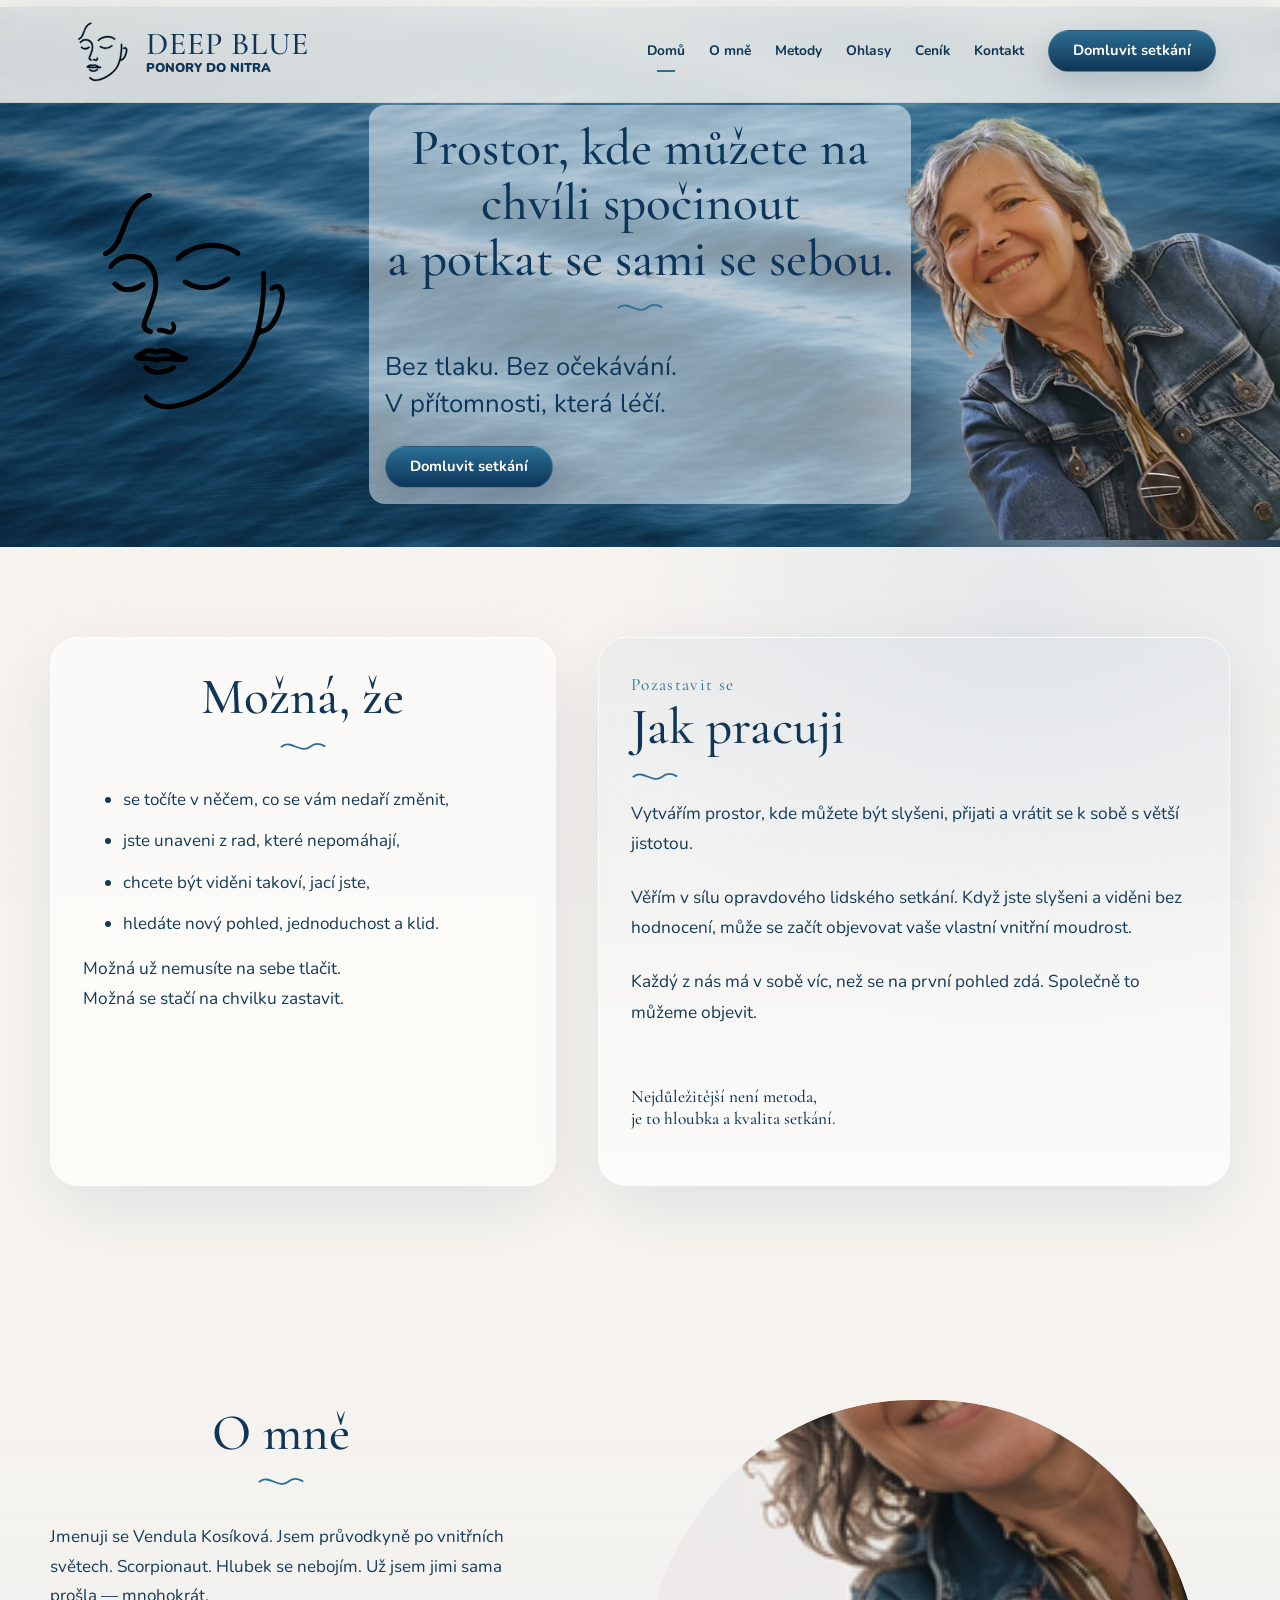
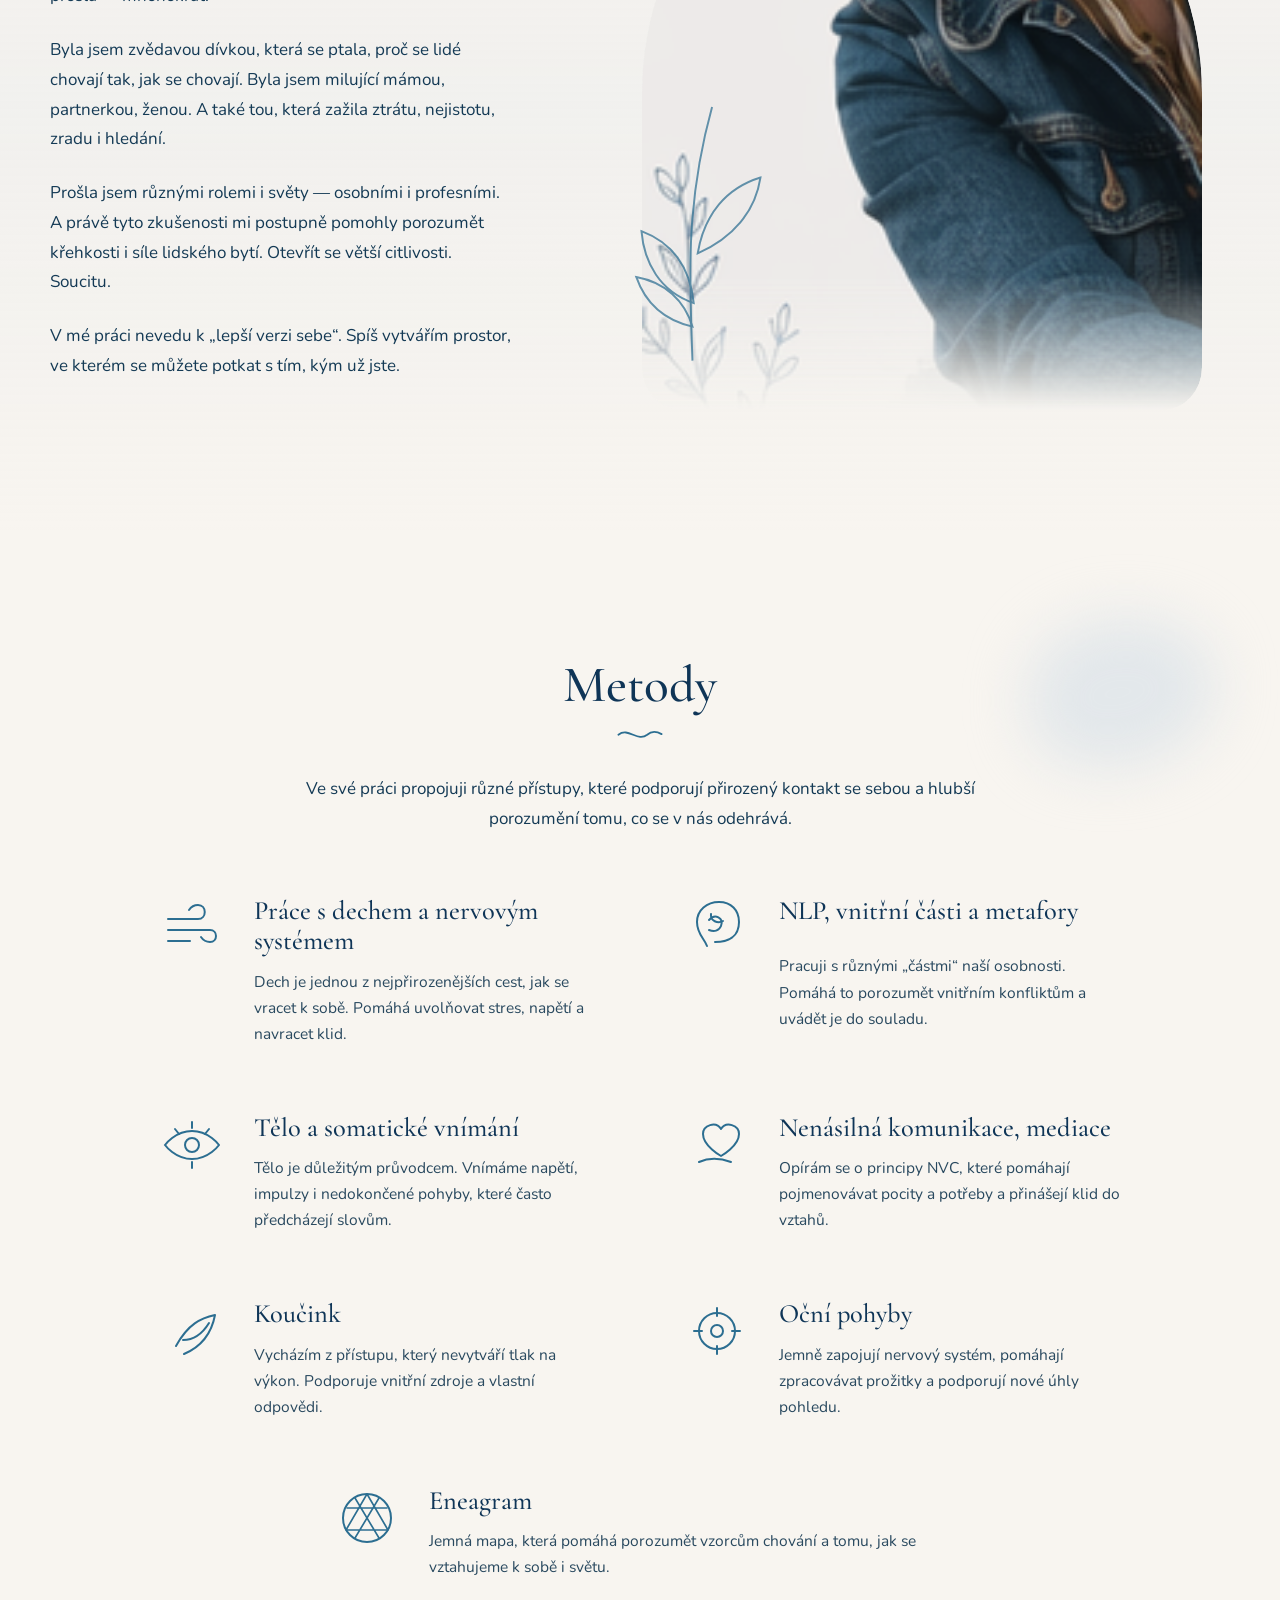
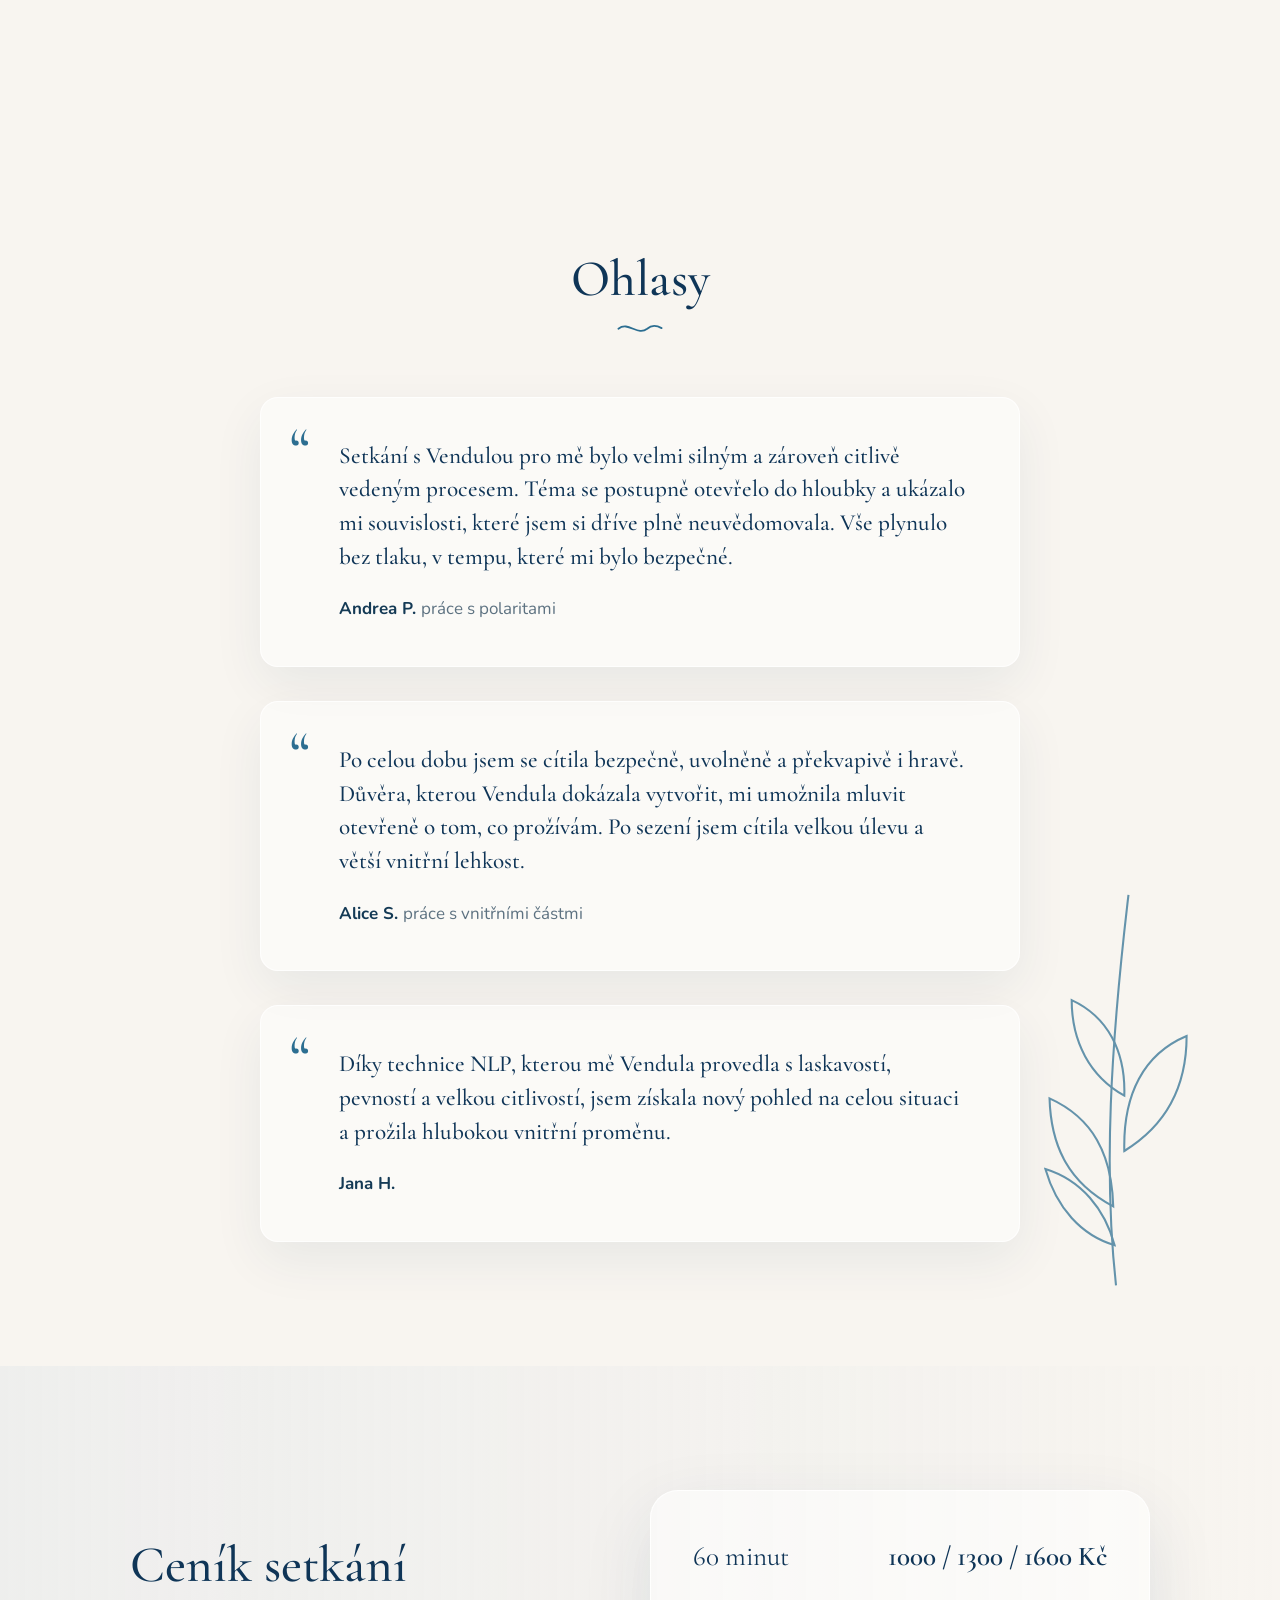
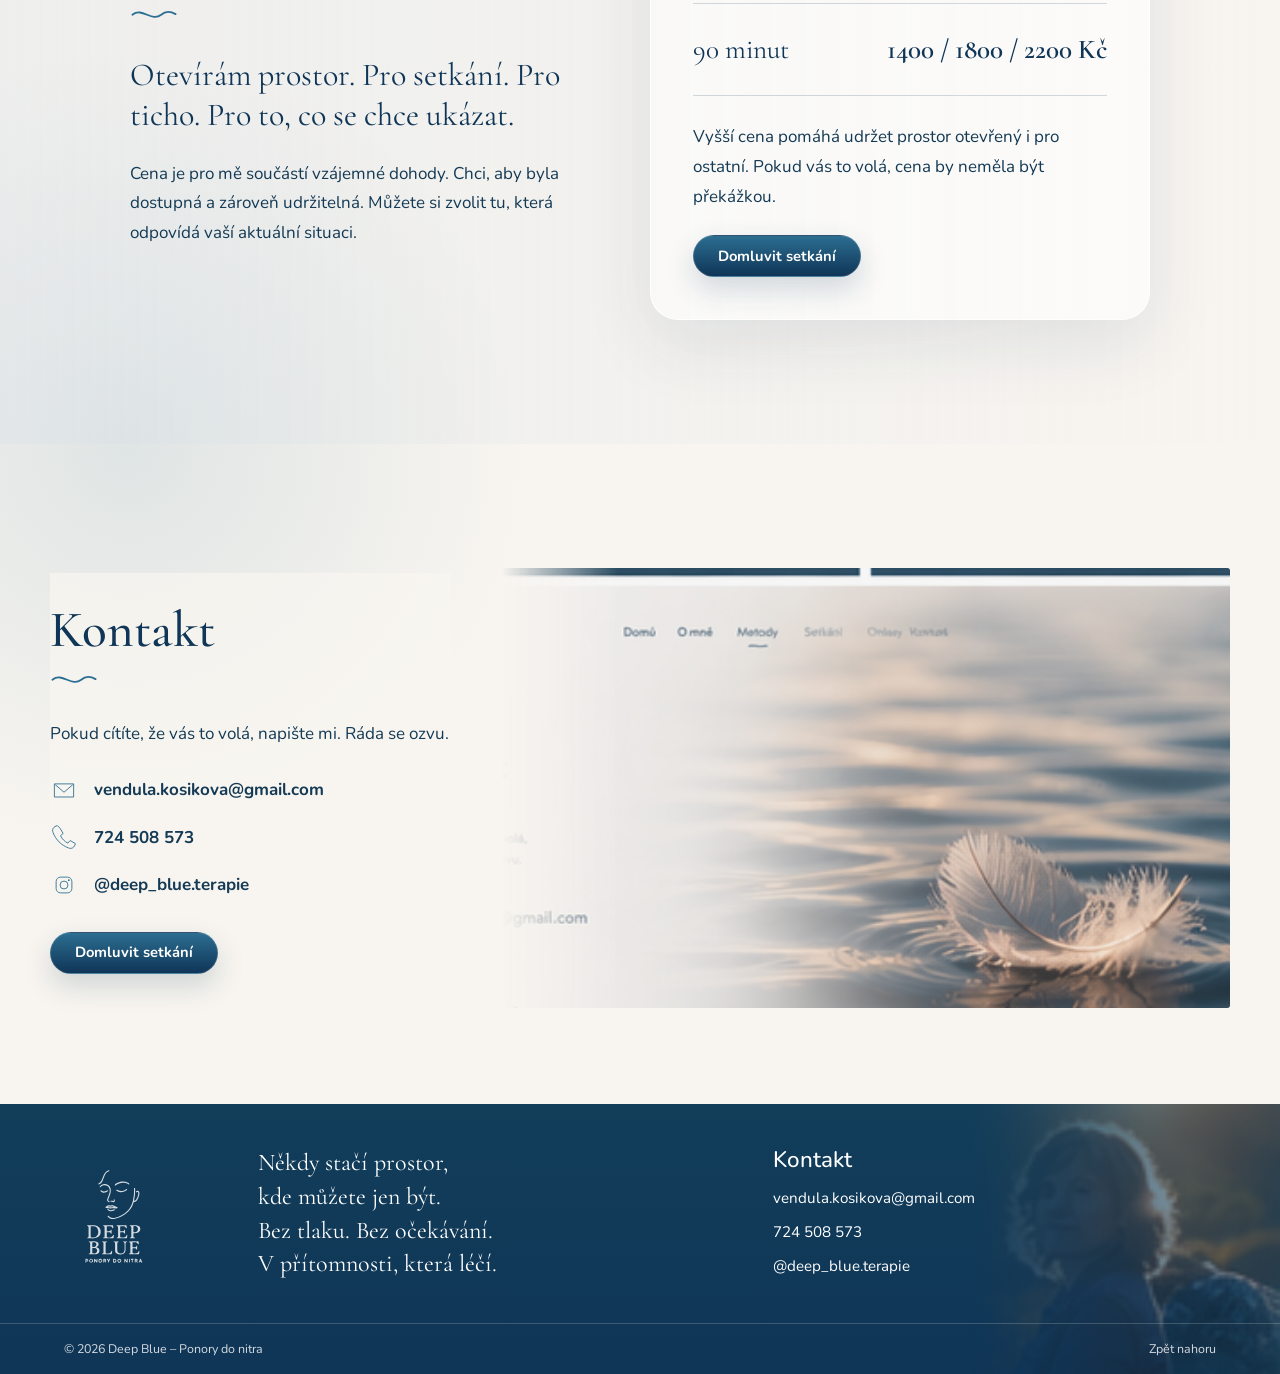
==== deep-blue-web/index.html @ d07b49cb "first commit" ====
<!doctype html>
<html lang="cs">
<head>
  <meta charset="utf-8">
  <meta name="viewport" content="width=device-width, initial-scale=1">
  <title>Deep Blue – Ponory do nitra | Vendula Kosíková</title>
  <meta name="description" content="Deep Blue je prostor pro ponory do nitra, klidné setkání, přítomnost a práci s dechem, tělem, nervovým systémem, NLP a vnitřními částmi.">
  <link rel="preconnect" href="https://fonts.googleapis.com">
  <link rel="preconnect" href="https://fonts.gstatic.com" crossorigin>
  <link href="https://fonts.googleapis.com/css2?family=Cormorant+Garamond:wght@400;500;600;700&family=Nunito:wght@300;400;500;600;700&display=swap" rel="stylesheet">
  <link rel="stylesheet" href="assets/css/style.css">
</head>
<body>
  <div class="site-shell" id="top">
    <header class="site-header" aria-label="Hlavní navigace">
      <a class="brand" href="#home" aria-label="Deep Blue domů">
        <span class="brand-mark-wrap">
          <svg class="brand-mark" xmlns="http://www.w3.org/2000/svg" xmlns:xlink="http://www.w3.org/1999/xlink" zoomAndPan="magnify" viewBox="0 0 810 809.999993" preserveAspectRatio="xMidYMid meet" version="1.0"><path fill="#000000" d="M 319.3125 739.976562 C 309.554688 734.679688 301.347656 728.46875 294.984375 720.085938 C 291.921875 716.050781 290.734375 711.464844 295.113281 707.789062 C 299.160156 704.390625 303.15625 706.191406 306.535156 709.628906 C 332.089844 735.660156 362.882812 740.472656 397.027344 732.140625 C 459.863281 716.804688 514.351562 685.851562 561.691406 642.441406 C 605.347656 602.414062 629.390625 551.101562 642.382812 494.183594 C 654.238281 442.242188 659.542969 389.597656 658.195312 336.28125 C 658.054688 330.601562 655.15625 321.4375 664.605469 321.273438 C 674.507812 321.101562 672.808594 330.300781 673.03125 337.023438 C 674.753906 389.167969 669.34375 440.65625 658.808594 491.671875 C 658.289062 494.179688 656.839844 496.832031 659.527344 498.769531 C 662.300781 500.769531 664.933594 499.253906 667.542969 497.867188 C 674.25 494.304688 680.199219 489.667969 684.683594 483.652344 C 704.257812 457.390625 713.953125 427.472656 716.699219 395.082031 C 717.054688 390.898438 715.714844 387.195312 713.863281 383.546875 C 710.863281 377.632812 706.546875 375.75 700.433594 378.808594 C 699.921875 379.066406 699.425781 379.375 698.890625 379.570312 C 694.121094 381.316406 688.429688 386.898438 684.8125 379.535156 C 681.460938 372.707031 687.054688 367.765625 692.640625 365.332031 C 714.929688 355.621094 728.832031 363.3125 731.542969 391.203125 C 732.839844 404.523438 729.664062 417.46875 726.269531 430.230469 C 720.5625 451.691406 713.253906 472.492188 700.050781 490.734375 C 690.574219 503.835938 678.167969 512.78125 662.339844 516.121094 C 654.820312 517.710938 651.125 521.773438 648.933594 528.757812 C 637.117188 566.414062 619.59375 601.054688 593.964844 631.339844 C 570.515625 659.046875 542.164062 680.789062 511.707031 700.207031 C 472.710938 725.074219 430.773438 742.273438 385.171875 749.914062 C 362.601562 753.695312 340.535156 751 319.3125 739.976562 Z M 319.3125 739.976562 " fill-opacity="1" fill-rule="nonzero"/><path fill="#000000" d="M 248.300781 267.09375 C 273.332031 267.9375 295.71875 273.847656 313.257812 291.820312 C 332.65625 311.695312 337.464844 336.617188 337.160156 363.210938 C 336.902344 385.699219 329.980469 406.675781 322.550781 427.484375 C 316.570312 444.230469 310.019531 460.777344 303.546875 477.339844 C 298.410156 490.492188 299.941406 494.816406 312.644531 501.441406 C 313.917969 502.105469 315.234375 502.699219 316.460938 503.4375 C 320.023438 505.589844 322.113281 508.484375 320.210938 512.742188 C 318.34375 516.914062 315.082031 519.03125 310.472656 517.652344 C 291.648438 512.023438 280.914062 497.867188 287.164062 479.402344 C 295.441406 454.964844 304.726562 430.871094 313.285156 406.527344 C 321.003906 384.566406 325.003906 361.984375 319.910156 338.890625 C 308.117188 285.4375 243.90625 265.316406 203.554688 302.199219 C 201.015625 304.519531 198.648438 307.035156 196.289062 309.542969 C 192.917969 313.121094 189.347656 317.960938 184.179688 313.476562 C 179.492188 309.410156 182.527344 304.535156 185.332031 300.367188 C 200.175781 278.300781 221.925781 269.117188 248.300781 267.09375 Z M 248.300781 267.09375 " fill-opacity="1" fill-rule="nonzero"/><path fill="#000000" d="M 278.320312 573.582031 C 293.464844 562.238281 309.132812 557.261719 327.039062 564.714844 C 331.027344 566.371094 334.933594 565.214844 338.75 563.753906 C 350.972656 559.082031 362.863281 560.523438 374.59375 565.609375 C 391.355469 572.878906 406.761719 583.421875 425.339844 586.320312 C 429.355469 586.949219 429.460938 590.589844 429.492188 593.800781 C 429.535156 597.921875 427.09375 600 423.351562 600.933594 C 409.3125 604.433594 395.015625 606.074219 380.773438 603.441406 C 366.996094 600.894531 353.566406 600.386719 340.007812 604.308594 C 336.53125 605.3125 332.882812 606.210938 329.035156 604.914062 C 315.183594 600.238281 300.792969 600.917969 286.480469 601.039062 C 279.429688 601.101562 272.769531 599.5 266.757812 595.933594 C 259.515625 591.640625 259.699219 584.902344 266.835938 580.714844 C 270.539062 578.539062 274.148438 576.203125 278.320312 573.582031 M 330.105469 581.8125 C 325.90625 581.765625 322.589844 579.15625 318.792969 577.929688 C 308.488281 574.597656 299.4375 576.800781 294.695312 583.878906 C 321.832031 592.121094 349.019531 587.53125 377.339844 585.753906 C 375.882812 583.746094 375.640625 583.15625 375.199219 582.859375 C 374.257812 582.226562 373.222656 581.726562 372.207031 581.207031 C 358.554688 574.203125 345.015625 576.292969 330.105469 581.8125 Z M 330.105469 581.8125 " fill-opacity="1" fill-rule="nonzero"/><path fill="#000000" d="M 203.824219 226.636719 C 216.832031 202.484375 223.898438 176.550781 234.832031 152.210938 C 245.320312 128.855469 258.585938 107.683594 279.175781 91.8125 C 287.222656 85.613281 296.132812 81.109375 305.859375 78.21875 C 310.789062 76.753906 315.46875 77.222656 317.21875 82.636719 C 318.792969 87.5 315.839844 91.203125 311.265625 92.605469 C 275.875 103.445312 260.191406 132.261719 246.820312 163.105469 C 237.011719 185.730469 230.320312 209.605469 219.285156 231.769531 C 210.265625 249.886719 197.136719 263.742188 178.886719 272.578125 C 174.441406 274.730469 169.363281 277.175781 166.113281 271.164062 C 162.847656 265.117188 166.800781 261.492188 171.75 258.839844 C 185.515625 251.464844 196.695312 241.527344 203.824219 226.636719 Z M 203.824219 226.636719 " fill-opacity="1" fill-rule="nonzero"/><path fill="#000000" d="M 405.875 285.875 C 401.886719 289.710938 398.082031 292.5625 393.503906 288.277344 C 388.785156 283.851562 392.273438 279.613281 394.847656 276.050781 C 400.285156 268.515625 407.332031 262.472656 415.4375 258.011719 C 467.523438 229.34375 520.753906 222.613281 575.5 250.46875 C 580.320312 252.921875 584.792969 256.183594 589.085938 259.507812 C 593.097656 262.613281 595.15625 266.726562 591.300781 271.367188 C 587.800781 275.582031 583.554688 274.664062 579.792969 271.832031 C 567.941406 262.910156 555.054688 255.738281 540.554688 252.835938 C 490.886719 242.898438 445.351562 251.007812 405.875 285.875 Z M 405.875 285.875 " fill-opacity="1" fill-rule="nonzero"/><path fill="#000000" d="M 466.15625 380.058594 C 449.953125 377.375 435.53125 371.953125 421.851562 364.492188 C 419.605469 363.269531 417.363281 361.882812 415.492188 360.164062 C 412.902344 357.78125 412.574219 354.570312 413.9375 351.441406 C 415.289062 348.335938 418.203125 347.851562 421.214844 348.085938 C 425.285156 348.402344 429.054688 349.816406 432.558594 351.8125 C 471.117188 373.769531 507.363281 366.6875 542.308594 343.132812 C 545.839844 340.75 548.953125 337.605469 553.710938 337.675781 C 557.039062 337.722656 560.167969 338.191406 561.8125 341.414062 C 563.53125 344.785156 561.753906 347.570312 559.46875 349.894531 C 557.875 351.515625 555.992188 352.882812 554.109375 354.175781 C 527.855469 372.222656 499.40625 382.921875 466.15625 380.058594 Z M 466.15625 380.058594 " fill-opacity="1" fill-rule="nonzero"/><path fill="#000000" d="M 213.890625 360.261719 C 234.496094 377.375 255.15625 370.898438 275.796875 361.960938 C 279.46875 360.371094 282.765625 357.925781 286.382812 356.1875 C 290.5625 354.179688 294.328125 355.164062 296.980469 358.972656 C 299.683594 362.851562 297.953125 366.429688 294.863281 368.84375 C 272.292969 386.472656 229.355469 399.019531 200.898438 371.023438 C 199.269531 369.417969 197.726562 367.695312 196.304688 365.902344 C 193.839844 362.796875 193.753906 359.488281 196.332031 356.464844 C 198.832031 353.527344 202.074219 352.5625 205.582031 354.574219 C 208.304688 356.136719 210.8125 358.074219 213.890625 360.261719 Z M 213.890625 360.261719 " fill-opacity="1" fill-rule="nonzero"/><path fill="#000000" d="M 380.859375 633.394531 C 363.859375 641.125 346.824219 645.582031 328.628906 644.109375 C 314.960938 643 303.15625 637.75 293.847656 627.503906 C 290.714844 624.050781 289.089844 619.898438 292.742188 615.960938 C 296.375 612.046875 300.652344 612.972656 304.167969 616.296875 C 323.476562 634.570312 344.96875 630.636719 366.824219 622.539062 C 371.652344 620.753906 376.257812 618.359375 380.929688 616.171875 C 384.867188 614.328125 388.894531 613.285156 391.429688 617.878906 C 393.667969 621.933594 392.15625 625.789062 388.71875 628.585938 C 386.519531 630.375 383.886719 631.625 380.859375 633.394531 Z M 380.859375 633.394531 " fill-opacity="1" fill-rule="nonzero"/><path fill="#000000" d="M 393.386719 494.152344 C 393.351562 514.464844 379.164062 524.460938 361.257812 517.476562 C 354.824219 514.96875 348.476562 512.523438 341.371094 512.589844 C 336.609375 512.636719 332.550781 510.492188 332.574219 505.203125 C 332.601562 499.714844 337.113281 498.578125 341.652344 498.082031 C 351.101562 497.046875 359.828125 499.730469 368.375 503.292969 C 371.699219 504.679688 374.898438 505.695312 377.800781 502.4375 C 380.367188 499.5625 380.777344 496.503906 379.378906 492.894531 C 377.691406 488.550781 373.8125 482.738281 379.71875 480.074219 C 386.296875 477.105469 388.65625 484.199219 391.488281 488.617188 C 392.394531 490.03125 392.699219 491.824219 393.386719 494.152344 Z M 393.386719 494.152344 " fill-opacity="1" fill-rule="nonzero"/></svg>
          <!--! <img class="brand-mark" src="assets/svg/Head.svg" alt="Deep Blue logo"> -->
        </span>
        <span class="brand-text">
          <span class="brand-title">DEEP BLUE</span>
          <span class="brand-subtitle">PONORY DO NITRA</span>
        </span>
      </a>

      <button class="menu-toggle" type="button" aria-expanded="false" aria-controls="main-menu">
        <span></span><span></span><span></span>
        <span class="sr-only">Otevřít menu</span>
      </button>

      <nav class="main-nav" id="main-menu">
        <a href="#home">Domů</a>
        <a href="#o-mne">O mně</a>
        <a href="#metody">Metody</a>
        <a href="#ohlasy">Ohlasy</a>
        <a href="#cenik">Ceník</a>
        <a href="#kontakt">Kontakt</a>
        <a class="nav-cta" href="#kontakt">Domluvit setkání</a>
      </nav>
    </header>

    <main>
       <img class="face" src="assets/img/Hero-face-no background.png" alt="Face">

      <section class="hero section" id="home" aria-labelledby="hero-title">
        <div class="container hero-grid">
          <div >
            <img class="hero-mark" src="assets/svg/Head.svg" alt="Logo Deep Blue – jemná linková tvář">
          </div>
          <div class="hero-copy">
            <h2 id="hero-title">Prostor, kde můžete na chvíli spočinout<br>a potkat se sami se sebou.</h1>
            <p class="lead">Bez tlaku. Bez očekávání.<br>V přítomnosti, která léčí.</p>
            <a class="button" href="#kontakt">Domluvit setkání</a>
          </div>
          <div>
            
          </div>
        </div>
      </section>

      <section class="section intro" aria-labelledby="intro-title">
        <div class="container intro-grid">
          <div class="intro-side intro-copy-card">
            <h2>Možná, že</h2>
            <ul>
              <li>se točíte v něčem, co se vám nedaří změnit,</li>
              <li>jste unaveni z rad, které nepomáhají,</li>
              <li>chcete být viděni takoví, jací jste,</li>
              <li>hledáte nový pohled, jednoduchost a klid.</li>
            </ul>
            <p>Možná už nemusíte na sebe tlačit.<br>Možná se stačí na chvilku zastavit.</p>
          </div>
          <div class="intro-side intro-visual-card" aria-label="Přidaný prvek">
            <p class="eyebrow">Pozastavit se</p>
            <h2 id="intro-title">Jak pracuji</h2>
            <p>Vytvářím prostor, kde můžete být slyšeni, přijati a vrátit se k sobě s větší jistotou.</p>
            <p>Věřím v sílu opravdového lidského setkání. Když jste slyšeni a viděni bez hodnocení, může se začít objevovat vaše vlastní vnitřní moudrost.</p>
            <p>Každý z nás má v sobě víc, než se na první pohled zdá. Společně to můžeme objevit.</p>
            <p class="poetic">Nejdůležitější není metoda,<br>je to hloubka a kvalita setkání.</p>
          </div>
        </div>
      </section>

      <section class="section about" id="o-mne" aria-labelledby="about-title">
        <div class="container about-grid">
          <div class="about-copy">
            <h2 id="about-title">O mně</h2>
            <p>Jmenuji se Vendula Kosíková. Jsem průvodkyně po vnitřních světech. Scorpionaut. Hlubek se nebojím. Už jsem jimi sama prošla — mnohokrát.</p>
            <p>Byla jsem zvědavou dívkou, která se ptala, proč se lidé chovají tak, jak se chovají. Byla jsem milující mámou, partnerkou, ženou. A také tou, která zažila ztrátu, nejistotu, zradu i hledání.</p>
            <p>Prošla jsem různými rolemi i světy — osobními i profesními. A právě tyto zkušenosti mi postupně pomohly porozumět křehkosti i síle lidského bytí. Otevřít se větší citlivosti. Soucitu.</p>
            <p>V mé práci nevedu k „lepší verzi sebe“. Spíš vytvářím prostor, ve kterém se můžete potkat s tím, kým už jste.</p>
          </div>
          <div class="about-visual">
            <img src="assets/img/about-vendula.png" alt="Vendula Kosíková, průvodkyně prostoru Deep Blue" loading="lazy">
            <svg class="branch branch-about" viewBox="0 0 130 220" aria-hidden="true">
              <path d="M60 210C58 150 54 92 75 16" fill="none" stroke="currentColor" stroke-width="1.5"/>
              <path d="M61 166c-26-9-38-31-40-55 24 9 37 27 40 55zm3-38c27-12 44-32 48-58-26 8-43 28-48 58zm-4 56c-22-5-36-18-43-38 22 4 37 18 43 38z" fill="none" stroke="currentColor" stroke-width="1.5"/>
            </svg>
          </div>
        </div>
      </section>

      <section class="section methods" id="metody" aria-labelledby="methods-title">
        <div class="container">
          <div class="section-heading centered">
            <h2 id="methods-title">Metody</h2>
            <p>Ve své práci propojuji různé přístupy, které podporují přirozený kontakt se sebou a hlubší porozumění tomu, co se v nás odehrává.</p>
          </div>
          <div class="method-grid">
            <article class="method-card"><svg><use href="assets/svg/icon-pack.svg#icon-breath"></use></svg><h3>Práce s dechem a nervovým systémem</h3><p>Dech je jednou z nejpřirozenějších cest, jak se vracet k sobě. Pomáhá uvolňovat stres, napětí a navracet klid.</p></article>
            <article class="method-card"><svg><use href="assets/svg/icon-pack.svg#icon-parts"></use></svg><h3>NLP, vnitřní části a metafory</h3><p>Pracuji s různými „částmi“ naší osobnosti. Pomáhá to porozumět vnitřním konfliktům a uvádět je do souladu.</p></article>
            <article class="method-card"><svg><use href="assets/svg/icon-pack.svg#icon-eye"></use></svg><h3>Tělo a somatické vnímání</h3><p>Tělo je důležitým průvodcem. Vnímáme napětí, impulzy i nedokončené pohyby, které často předcházejí slovům.</p></article>
            <article class="method-card"><svg><use href="assets/svg/icon-pack.svg#icon-nvc"></use></svg><h3>Nenásilná komunikace, mediace</h3><p>Opírám se o principy NVC, které pomáhají pojmenovávat pocity a potřeby a přinášejí klid do vztahů.</p></article>
            <article class="method-card"><svg><use href="assets/svg/icon-pack.svg#icon-coaching"></use></svg><h3>Koučink</h3><p>Vycházím z přístupu, který nevytváří tlak na výkon. Podporuje vnitřní zdroje a vlastní odpovědi.</p></article>
            <article class="method-card"><svg><use href="assets/svg/icon-pack.svg#icon-eye-movement"></use></svg><h3>Oční pohyby</h3><p>Jemně zapojují nervový systém, pomáhají zpracovávat prožitky a podporují nové úhly pohledu.</p></article>
            <article class="method-card method-wide"><svg><use href="assets/svg/icon-pack.svg#icon-enneagram"></use></svg><h3>Eneagram</h3><p>Jemná mapa, která pomáhá porozumět vzorcům chování a tomu, jak se vztahujeme k sobě i světu.</p></article>
          </div>
        </div>
      </section>

      <section class="section testimonials" id="ohlasy" aria-labelledby="testimonials-title">
        <div class="container testimonials-wrap">
          <div class="section-heading centered">
            <h2 id="testimonials-title">Ohlasy</h2>
          </div>
          <div class="quote-stack">
            <figure class="quote-card"><blockquote>Setkání s Vendulou pro mě bylo velmi silným a zároveň citlivě vedeným procesem. Téma se postupně otevřelo do hloubky a ukázalo mi souvislosti, které jsem si dříve plně neuvědomovala. Vše plynulo bez tlaku, v tempu, které mi bylo bezpečné.</blockquote><figcaption>Andrea P. <span>práce s polaritami</span></figcaption></figure>
            <figure class="quote-card"><blockquote>Po celou dobu jsem se cítila bezpečně, uvolněně a překvapivě i hravě. Důvěra, kterou Vendula dokázala vytvořit, mi umožnila mluvit otevřeně o tom, co prožívám. Po sezení jsem cítila velkou úlevu a větší vnitřní lehkost.</blockquote><figcaption>Alice S. <span>práce s vnitřními částmi</span></figcaption></figure>
            <figure class="quote-card"><blockquote>Díky technice NLP, kterou mě Vendula provedla s laskavostí, pevností a velkou citlivostí, jsem získala nový pohled na celou situaci a prožila hlubokou vnitřní proměnu.</blockquote><figcaption>Jana H.</figcaption></figure>
          </div>
          <svg class="branch branch-testimonials" viewBox="0 0 130 300" aria-hidden="true"><path d="M65 292C56 210 61 120 74 10" fill="none" stroke="currentColor" stroke-width="1.5"/><path d="M63 235c-32-17-45-43-46-78 31 14 45 40 46 78zm8-40c31-19 45-48 45-83-31 13-46 42-45 83zm-7 68c-24-7-42-27-50-55 26 8 43 29 50 55zm7-108c-25-14-38-39-38-69 26 12 39 37 38 69z" fill="none" stroke="currentColor" stroke-width="1.5"/></svg>
        </div>
      </section>

      <section class="section pricing" id="cenik" aria-labelledby="pricing-title">
        <div class="container pricing-grid">
          <div>
            <h2 id="pricing-title">Ceník setkání</h2>
            <p class="lead-small">Otevírám prostor. Pro setkání. Pro ticho. Pro to, co se chce ukázat.</p>
            <p>Cena je pro mě součástí vzájemné dohody. Chci, aby byla dostupná a zároveň udržitelná. Můžete si zvolit tu, která odpovídá vaší aktuální situaci.</p>
          </div>
          <div class="price-panel">
            <div class="price-row"><span>60 minut</span><strong>1000 / 1300 / 1600 Kč</strong></div>
            <div class="price-row"><span>90 minut</span><strong>1400 / 1800 / 2200 Kč</strong></div>
            <p>Vyšší cena pomáhá udržet prostor otevřený i pro ostatní. Pokud vás to volá, cena by neměla být překážkou.</p>
            <a class="button" href="#kontakt">Domluvit setkání</a>
          </div>
        </div>
      </section>

      <section class="section contact" id="kontakt" aria-labelledby="contact-title">
        <div class="container contact-grid">
          <div class="contact-card">
            <h2 id="contact-title">Kontakt</h2>
            <p>Pokud cítíte, že vás to volá, napište mi. Ráda se ozvu.</p>
            <ul class="contact-list">
              <li><svg><use href="assets/svg/icon-pack.svg#icon-mail"></use></svg><a href="mailto:vendula.kosikova@gmail.com">vendula.kosikova@gmail.com</a></li>
              <li><svg><use href="assets/svg/icon-pack.svg#icon-phone"></use></svg><a href="tel:+420724508573">724 508 573</a></li>
              <li><svg><use href="assets/svg/icon-pack.svg#icon-instagram"></use></svg><a href="https://www.instagram.com/deep_blue.terapie/" target="_blank" rel="noopener">@deep_blue.terapie</a></li>
            </ul>
            <a class="button" href="mailto:vendula.kosikova@gmail.com?subject=Deep%20Blue%20-%20domluven%C3%AD%20setk%C3%A1n%C3%AD">Domluvit setkání</a>
          </div>
          <div class="contact-visual" aria-hidden="true">
            <img src="assets/img/contact-water.png" alt="" loading="lazy">
          </div>
        </div>
      </section>
    </main>

    <footer class="site-footer">
      <div class="container footer-grid">
        <div class="footer-symbol"><img src="assets/svg/logo-deep-blue.svg" alt="Deep Blue"></div>
        <p class="footer-poem">Někdy stačí prostor,<br>kde můžete jen být.<br>Bez tlaku. Bez očekávání.<br>V přítomnosti, která léčí.</p>
        <div class="footer-contact"><h2>Kontakt</h2><a href="mailto:vendula.kosikova@gmail.com">vendula.kosikova@gmail.com</a><a href="tel:+420724508573">724 508 573</a><a href="https://www.instagram.com/deep_blue.terapie/" target="_blank" rel="noopener">@deep_blue.terapie</a></div>
      </div>
      <div class="footer-bottom"><span>© 2026 Deep Blue – Ponory do nitra</span><a href="#home">Zpět nahoru</a></div>
    </footer>
  </div>
  <script src="assets/js/main.js"></script>
</body>
</html>
---- deep-blue-web/assets/css/style.css ----
:root {
  --deep-blue: #0F3557;
  --secondary-blue: #2C6E91;
  --pale-blue: #D8E0E8;
  --accent: #F6C4EF;
  --paper: #F8F5F0;
  --paper-warm: #FBF8F3;
  --ink: #143A55;
  --muted: #5D7281;
  --line: rgba(15, 53, 87, .18);
  --card: rgba(255, 255, 255, .58);
  --shadow: 0 24px 70px rgba(15, 53, 87, .10);
  --header-height: 76px;
  --container: 1180px;
}

* {
  box-sizing: border-box
}

html {
  scroll-behavior: smooth;
  scroll-padding-top: calc(var(--header-height) + 22px)
}

body {
  margin: 0;
  font-family: Nunito, Montserrat, Arial, sans-serif;
  font-size: 17px;
  line-height: 1.75;
  color: var(--ink);
  background: var(--paper);
  background-image: radial-gradient(circle at 80% 10%, rgba(216, 224, 232, .55), transparent 26rem), radial-gradient(circle at 10% 85%, rgba(44, 110, 145, .12), transparent 25rem)
}

body::before {
  content: "";
  position: fixed;
  inset: 0;
  pointer-events: none;
  opacity: .28;
  background-image: url("data:image/svg+xml,%3Csvg xmlns='http://www.w3.org/2000/svg' width='160' height='160' viewBox='0 0 160 160'%3E%3Cfilter id='n'%3E%3CfeTurbulence type='fractalNoise' baseFrequency='.85' numOctaves='2' stitchTiles='stitch'/%3E%3C/filter%3E%3Crect width='160' height='160' filter='url(%23n)' opacity='.16'/%3E%3C/svg%3E")
}

a {
  color: inherit;
  text-decoration: none
}

a:hover {
  color: var(--secondary-blue)
}

img {
  max-width: 100%;
  display: block
}

.sr-only {
  position: absolute;
  width: 1px;
  height: 1px;
  padding: 0;
  margin: -1px;
  overflow: hidden;
  clip: rect(0, 0, 0, 0);
  white-space: nowrap;
  border: 0
}

.container {
  width: min(calc(100% - 48px), var(--container));
  margin-inline: auto
}

.section {
  position: relative;
  padding: 124px 0
}

.centered {
  text-align: center;
  margin-inline: auto
}

.narrow {
  max-width: 740px
}

h1,
h2,
h3,
.brand-title,
.poetic,
.quote-card blockquote {
  font-family: "Cormorant Garamond", Georgia, serif;
  color: var(--deep-blue);
  font-weight: 500
}

h1 {
  font-size: clamp(2.9rem, 7vw, 6.25rem);
  line-height: .98;
  letter-spacing: .02em;
  margin: 18px 0 20px
}

h2 {
  font-size: clamp(2.2rem, 4vw, 4.2rem);
  line-height: 1.08;
  margin: 0 0 34px;
  text-align: center
}

h2::after {
  content: "";
  display: block;
  width: 48px;
  height: 14px;
  margin: 13px auto 0;
  background: url("data:image/svg+xml,%3Csvg xmlns='http://www.w3.org/2000/svg' viewBox='0 0 80 18'%3E%3Cpath d='M4 11c17-13 32 13 48 0 8-7 15-6 24-1' fill='none' stroke='%232C6E91' stroke-width='3' stroke-linecap='round'/%3E%3C/svg%3E") center/contain no-repeat
}

h3 {
  font-size: 1.65rem;
  line-height: 1.15;
  margin: 0 0 12px
}

p {
  margin: 0 0 24px
}

.lead {
  font-size: clamp(1.35rem, 2vw, 2rem);
  line-height: 1.45;
  color: var(--deep-blue)
}

.lead-small {
  font-family: "Cormorant Garamond", Georgia, serif;
  font-size: 2rem;
  line-height: 1.25;
  color: var(--deep-blue)
}

.button,
.nav-cta {
  display: inline-flex;
  align-items: center;
  justify-content: center;
  border: 1px solid rgba(255, 255, 255, .15);
  border-radius: 999px;
  background: linear-gradient(180deg, var(--secondary-blue), var(--deep-blue));
  color: #fff;
  min-height: 42px;
  padding: 0 24px;
  font-size: .92rem;
  font-weight: 700;
  box-shadow: 0 12px 28px rgba(15, 53, 87, .18);
  transition: transform .2s ease, box-shadow .2s ease
}

.button:hover,
.nav-cta:hover {
  color: #fff;
  transform: translateY(-1px);
  box-shadow: 0 18px 36px rgba(15, 53, 87, .22)
}

.site-header {
  position: sticky;
  top: 0;
  z-index: 20;
  min-height: var(--header-height);
  display: flex;
  align-items: center;
  justify-content: space-between;
  gap: 24px;
  width: 100%;
  padding: 16px clamp(22px, 5vw, 64px);
  background: rgba(248, 245, 240, .82);
  backdrop-filter: blur(16px);
  border-bottom: 1px solid rgba(15, 53, 87, .08)
}

.brand {
  display: flex;
  align-items: center;
  gap: 12px;
  line-height: 1
}

.brand-text {
  display: grid;
  line-height: 1
}

.brand-mark-wrap {
  display: inline-flex;
  align-items: center;
  justify-content: center;
  flex: 0 0 auto
}

.brand-mark {
  width: 70px;
  object-fit: contain;
  /* Change the line color */
  stroke: var(--deep-blue); 
  /* Change the line thickness */
  stroke-width: 5px;
}

.brand-title {
  font-size: 2rem;
  letter-spacing: .03em
}

.brand-subtitle {
  font-size: 0.8rem;
  font-weight: 900;
  color: var(--deep-blue);
  margin-top: 2px
}

.main-nav {
  display: flex;
  align-items: center;
  gap: 24px;
  font-size: .86rem;
  color: var(--deep-blue);
  font-weight: 700
}

.main-nav a:not(.nav-cta) {
  position: relative
}

.main-nav a:not(.nav-cta)::after {
  content: "";
  position: absolute;
  left: 50%;
  bottom: -9px;
  width: 0;
  height: 2px;
  background: var(--secondary-blue);
  transform: translateX(-50%);
  transition: width .2s
}

.main-nav a:hover::after,
.main-nav a.is-active::after {
  width: 18px
}

.menu-toggle {
  display: none;
  width: 44px;
  height: 44px;
  border: 0;
  background: transparent;
  color: var(--deep-blue);
  padding: 10px
}

.menu-toggle span:not(.sr-only) {
  display: block;
  height: 2px;
  background: currentColor;
  margin: 6px 0;
  border-radius: 9px
}

.face {
  position: absolute;
  right: 0vw;
  top: 10vh;
  height: 50vh;
  object-fit: contain;
  z-index: 2;
  filter: saturate(1.02) contrast(1.02) brightness(1.02);
}

.hero {
  max-height: calc(60vh);
  display: grid;
  align-items: center;
  padding-top: 0px;
  margin-top: calc(var(--header-height) * -1 - 20px);
  overflow: hidden;
  background-image:
    linear-gradient(135deg, rgba(15, 53, 87, .35), rgba(15, 53, 87, .08)),
    url('../img/Hero-background.png');
  background-size: cover;
  background-position: center;
  filter: saturate(1.02) contrast(1.02) brightness(1.02);
}

.hero::after {
  content: "";
  position: absolute;
  right: -8vw;
  top: 14vh;
  width: 44vw;
  height: 44vw;
  min-width: 420px;
  background: radial-gradient(circle, rgba(216, 224, 232, .84), rgba(216, 224, 232, .28) 42%, transparent 68%);
  filter: blur(12px);
  z-index: -1
}

.hero-grid {
  display: grid;
  padding-top: calc(var(--header-height) + 22px);
  grid-template-columns: minmax(0, 1fr) minmax(260px, 2fr) minmax(240px, 1fr);
  align-items: center;
  gap: clamp(28px, 4vw, 48px)
}

.hero-copy {
  max-width: 740px;
  padding: 1rem;
  background-color: rgba(255, 255, 255, .48);
  border-radius: 1rem;
}

.hero-mark {
  width: min(260px, 40vw);
  opacity: .96;
  margin-bottom: 14px
}

.eyebrow {
  font-family: "Cormorant Garamond", Georgia, serif;
  font-size: 1.5rem;
  color: var(--secondary-blue);
  letter-spacing: .08em;
  margin: 0
}

.hero-card {
  align-self: end;
  background: rgba(255, 255, 255, .48);
  border: 1px solid rgba(255, 255, 255, .55);
  border-radius: 30px;
  padding: 44px 46px 36px;
  box-shadow: var(--shadow)
}

.hero-card h2 {
  text-align: left;
  font-size: 2.6rem;
  margin-bottom: 22px
}

.hero-card h2::after {
  margin-left: 0
}

.hero-card ul {
  list-style: none;
  margin: 0 0 28px;
  padding: 0
}

.hero-card li {
  position: relative;
  padding-left: 24px;
  margin-bottom: 13px
}

.hero-card li::before {
  content: "–";
  position: absolute;
  left: 0;
  color: var(--secondary-blue)
}

.intro {
  padding-top: 90px;
  padding-bottom: 90px
}

.intro-grid {
  display: grid;
  grid-template-columns: minmax(320px, 1fr) minmax(400px, 1.25fr);
  gap: 42px;
  align-items: stretch
}

.intro-side {
  background: rgba(255, 255, 255, .55);
  border: 1px solid rgba(255, 255, 255, .72);
  border-radius: 28px;
  padding: 32px;
  box-shadow: var(--shadow)
}

.intro-visual-card {
  display: grid;
  align-content: start;
  background: linear-gradient(180deg, rgba(216, 224, 232, .35), rgba(255, 255, 255, .65))
}

.intro-visual-card h2 {
  text-align: left;
  margin-bottom: 16px
}

.intro-visual-card h2::after {
  margin-left: 0
}

.intro-copy-card p {
  font-size: 1.08rem
}

.intro-copy-card li {
  margin-bottom: 14px;
  line-height: 1.6
}

.intro p {
  font-size: 1.08rem
}

.poetic {
  font-size: 2rem;
  line-height: 1.25;
  margin-top: 34px
}

.about {
  background: linear-gradient(180deg, transparent 0%, rgba(216, 224, 232, .20) 50%, transparent 100%)
}

.about-grid {
  display: grid;
  grid-template-columns: minmax(280px, .75fr) minmax(320px, 1fr);
  gap: clamp(44px, 8vw, 120px);
  align-items: center
}

.about-copy {
  max-width: 590px
}

.about-copy h2 {
  text-align: center
}

.about-visual {
  position: relative;
  min-height: 560px;
  display: flex;
  align-items: flex-end;
  justify-content: center
}

.about-visual img {
  width: min(100%, 560px);
  height: min(70vw, 610px);
  object-fit: cover;
  object-position: center;
  border-radius: 48% 48% 7% 7%;
  mask-image: linear-gradient(#000 78%, transparent);
  filter: saturate(.92) contrast(.95);
  box-shadow: 0 26px 80px rgba(15, 53, 87, .12)
}

.branch {
  color: var(--secondary-blue);
  opacity: .72
}

.branch-about {
  position: absolute;
  left: 0;
  bottom: 6%;
  width: 170px
}

.methods::before {
  content: "";
  position: absolute;
  right: 5%;
  top: 7%;
  width: 190px;
  height: 150px;
  background: rgba(216, 224, 232, .65);
  filter: blur(28px);
  border-radius: 54% 46% 60% 40%
}

.section-heading {
  max-width: 680px;
  margin: 0 auto 62px
}

.method-grid {
  display: grid;
  grid-template-columns: repeat(2, minmax(0, 1fr));
  gap: 42px 90px;
  max-width: 960px;
  margin-inline: auto
}

.method-card {
  display: grid;
  grid-template-columns: 70px minmax(0, 1fr);
  column-gap: 24px;
  align-items: start
}

.method-card svg {
  grid-row: span 2;
  width: 64px;
  height: 64px;
  color: var(--secondary-blue);
  stroke-width: 1
}

.method-card p {
  font-size: .97rem;
  line-height: 1.68;
  color: #29495f
}

.method-wide {
  grid-column: 1 / -1;
  max-width: 610px;
  margin-inline: auto
}

.testimonials {
  overflow: hidden
}

.testimonials-wrap {
  position: relative
}

.quote-stack {
  display: grid;
  gap: 34px;
  max-width: 760px;
  margin-inline: auto
}

.quote-card {
  position: relative;
  margin: 0;
  background: rgba(255, 255, 255, .48);
  border: 1px solid rgba(255, 255, 255, .72);
  border-radius: 18px;
  padding: 42px 54px;
  box-shadow: 0 18px 52px rgba(15, 53, 87, .07)
}

.quote-card::before {
  content: "“";
  position: absolute;
  top: 20px;
  left: 28px;
  font-family: "Cormorant Garamond", Georgia, serif;
  font-size: 4rem;
  color: var(--secondary-blue);
  line-height: 1
}

.quote-card blockquote {
  margin: 0 0 20px 24px;
  font-size: 1.45rem;
  line-height: 1.45
}

.quote-card figcaption {
  margin-left: 24px;
  font-weight: 700
}

.quote-card figcaption span {
  font-weight: 400;
  color: var(--muted)
}

.branch-testimonials {
  position: absolute;
  right: 2%;
  bottom: -54px;
  width: 180px
}

.pricing {
  background: linear-gradient(90deg, rgba(216, 224, 232, .30), transparent)
}

.pricing-grid {
  display: grid;
  grid-template-columns: .9fr 1fr;
  gap: 70px;
  align-items: center;
  max-width: 1020px
}

.pricing h2 {
  text-align: left
}

.pricing h2::after {
  margin-left: 0
}

.price-panel {
  background: rgba(255, 255, 255, .55);
  border: 1px solid rgba(255, 255, 255, .78);
  border-radius: 28px;
  padding: 42px;
  box-shadow: var(--shadow)
}

.price-row {
  display: flex;
  justify-content: space-between;
  gap: 24px;
  padding: 22px 0;
  border-bottom: 1px solid var(--line);
  font-family: "Cormorant Garamond", Georgia, serif;
  color: var(--deep-blue);
  font-size: 1.7rem
}

.price-row:first-child {
  padding-top: 0
}

.price-row strong {
  font-weight: 600;
  text-align: right
}

.price-panel p {
  margin-top: 26px
}

.contact {
  padding-bottom: 96px
}

.contact-grid {
  display: grid;
  grid-template-columns: minmax(300px, .55fr) minmax(350px, 1fr);
  gap: 50px;
  align-items: center
}

.contact-card {
  z-index: 1;
  background: rgba(248, 245, 240, .72);
  padding: 30px 0
}

.contact-card h2 {
  text-align: left
}

.contact-card h2::after {
  margin-left: 0
}

.contact-list {
  list-style: none;
  margin: 26px 0 32px;
  padding: 0
}

.contact-list li {
  display: flex;
  align-items: center;
  gap: 16px;
  margin-bottom: 18px;
  font-weight: 700
}

.contact-list svg {
  width: 28px;
  height: 28px;
  color: var(--secondary-blue)
}

.contact-visual img {
  width: 100%;
  height: 440px;
  object-fit: cover;
  border-radius: 2px;
  filter: saturate(.78) contrast(.94);
  mask-image: linear-gradient(90deg, transparent, #000 16%, #000 100%)
}

.site-footer {
  background: linear-gradient(180deg, #123e5a, var(--deep-blue));
  color: #fff;
  position: relative;
  overflow: hidden
}

.site-footer::after {
  content: "";
  position: absolute;
  right: 0;
  top: 0;
  width: 310px;
  height: 100%;
  background: url('../img/footer-light.png') center/cover no-repeat;
  opacity: .65;
  mask-image: linear-gradient(90deg, transparent, #000)
}

.footer-grid {
  position: relative;
  z-index: 1;
  display: grid;
  grid-template-columns: 150px 1fr 1fr;
  gap: 58px;
  align-items: center;
  padding: 42px 0
}

.footer-symbol img {
  width: 128px;
  filter: brightness(0) invert(1);
  opacity: .82
}

.footer-poem {
  font-family: "Cormorant Garamond", Georgia, serif;
  font-size: 1.5rem;
  line-height: 1.4;
  margin: 0
}

.footer-contact {
  display: grid;
  gap: 7px
}

.footer-contact h2 {
  font-size: 1.4rem;
  text-align: left;
  color: #fff;
  margin: 0 0 6px;
  font-family: Nunito, Arial, sans-serif
}

.footer-contact h2::after {
  display: none
}

.footer-contact a {
  font-size: .95rem
}

.footer-bottom {
  position: relative;
  z-index: 1;
  border-top: 1px solid rgba(255, 255, 255, .18);
  display: flex;
  justify-content: space-between;
  gap: 20px;
  padding: 14px clamp(22px, 5vw, 64px);
  font-size: .78rem;
  color: rgba(255, 255, 255, .82)
}

@media (max-width:980px) {
  :root {
    --header-height: 70px
  }

  .section {
    padding: 90px 0
  }

  .site-header {
    padding-inline: 24px
  }

  .menu-toggle {
    display: block;
    z-index: 21
  }

  .main-nav {
    position: fixed;
    inset: var(--header-height) 18px auto 18px;
    display: grid;
    gap: 4px;
    padding: 18px;
    background: rgba(248, 245, 240, .96);
    border: 1px solid rgba(15, 53, 87, .12);
    border-radius: 20px;
    box-shadow: var(--shadow);
    transform: translateY(-12px);
    opacity: 0;
    pointer-events: none;
    transition: .2s ease
  }

  .main-nav.is-open {
    transform: translateY(0);
    opacity: 1;
    pointer-events: auto
  }

  .main-nav a {
    padding: 10px 14px
  }

  .nav-cta {
    margin-top: 8px
  }

  .hero-grid,
  .intro-grid,
  .about-grid,
  .pricing-grid,
  .contact-grid {
    grid-template-columns: 1fr
  }

  .hero {
    min-height: auto
  }

  .hero-card {
    align-self: auto
  }

  .about-visual {
    min-height: auto;
    justify-content: flex-start
  }

  .about-visual img {
    height: 560px
  }

  .method-grid {
    gap: 36px;
    grid-template-columns: 1fr
  }

  .method-wide {
    grid-column: auto;
    max-width: none;
    margin: 0
  }

  .branch-testimonials {
    opacity: .25;
    right: -42px
  }

  .contact-visual {
    order: -1
  }

  .contact-visual img {
    height: 310px;
    mask-image: linear-gradient(#000, #000)
  }

  .footer-grid {
    grid-template-columns: 1fr;
    gap: 24px
  }

  .site-footer::after {
    opacity: .26
  }
}

@media (max-width:640px) {
  body {
    font-size: 16px;
    line-height: 1.68
  }

  .container {
    width: min(calc(100% - 34px), var(--container))
  }

  .brand-title {
    font-size: 1.55rem
  }

  .brand-subtitle {
    font-size: .84rem
  }

  .section {
    padding: 72px 0
  }

  h1 {
    font-size: 3.35rem
  }

  h2 {
    font-size: 2.55rem;
    margin-bottom: 26px
  }

  .hero-mark {
    width: 188px
  }

  .hero-card,
  .quote-card,
  .price-panel {
    padding: 30px 24px
  }

  .method-card {
    grid-template-columns: 52px 1fr;
    column-gap: 17px
  }

  .method-card svg {
    width: 48px;
    height: 48px
  }

  .quote-card blockquote {
    font-size: 1.22rem;
    margin-left: 8px
  }

  .quote-card figcaption {
    margin-left: 8px
  }

  .price-row {
    display: grid;
    font-size: 1.42rem
  }

  .contact-card {
    padding-top: 0
  }

  .footer-bottom {
    display: grid;
    text-align: center;
    justify-content: center
  }

  .about-visual img {
    height: 430px
  }

  .branch-about {
    width: 120px;
    left: -18px
  }

  .poetic {
    font-size: 1.65rem
  }
}
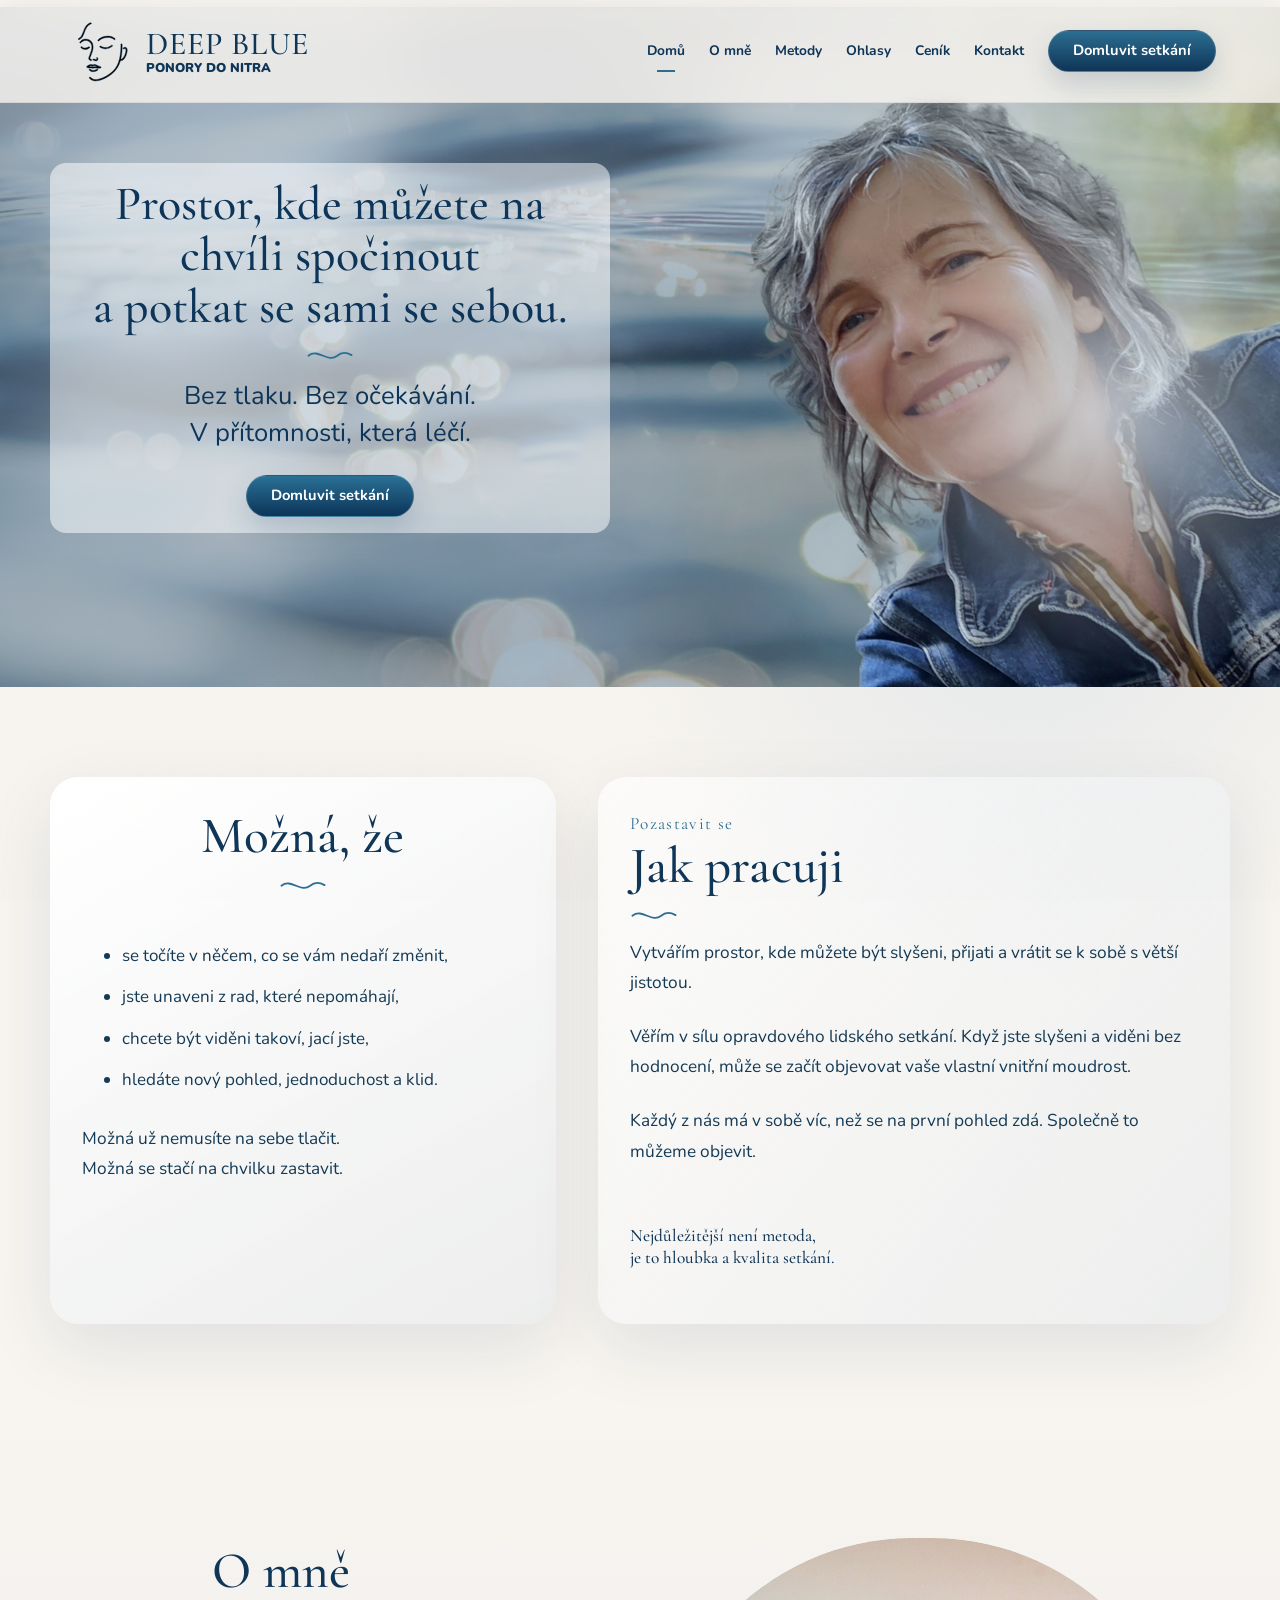
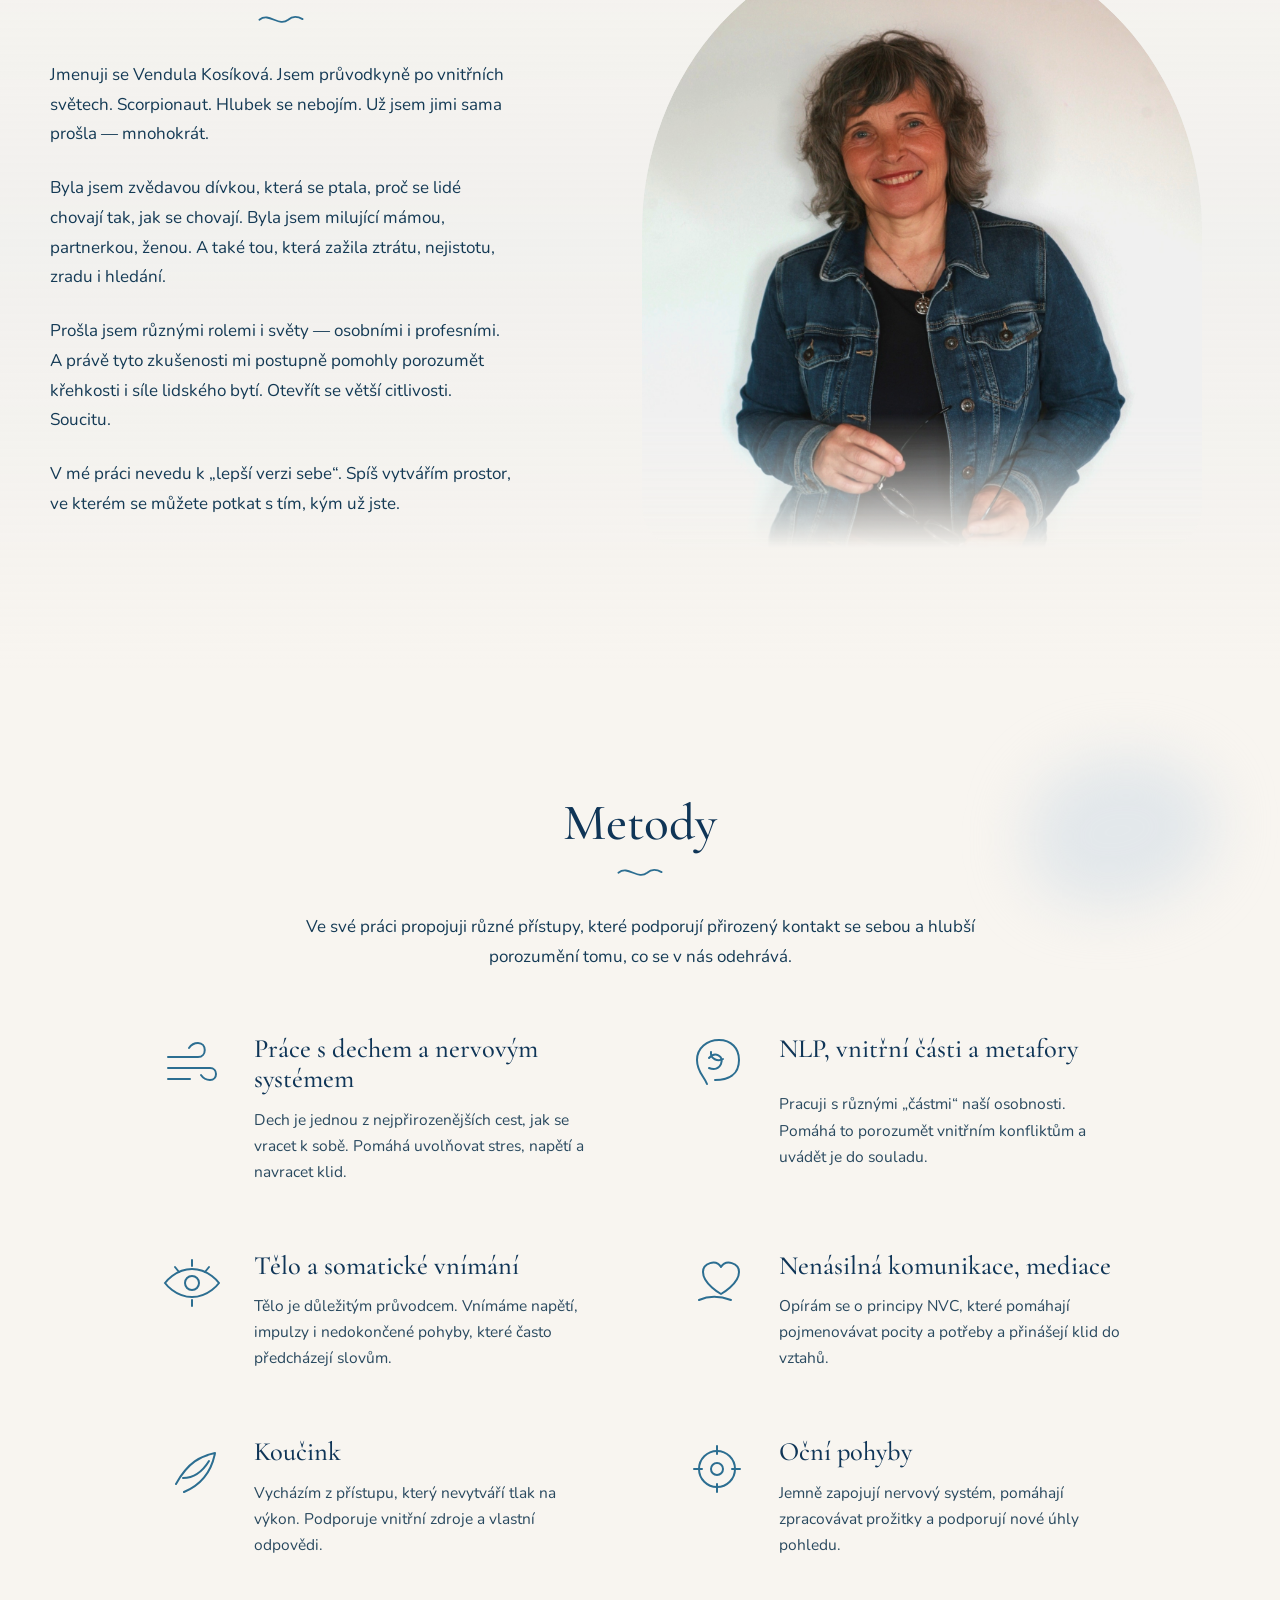
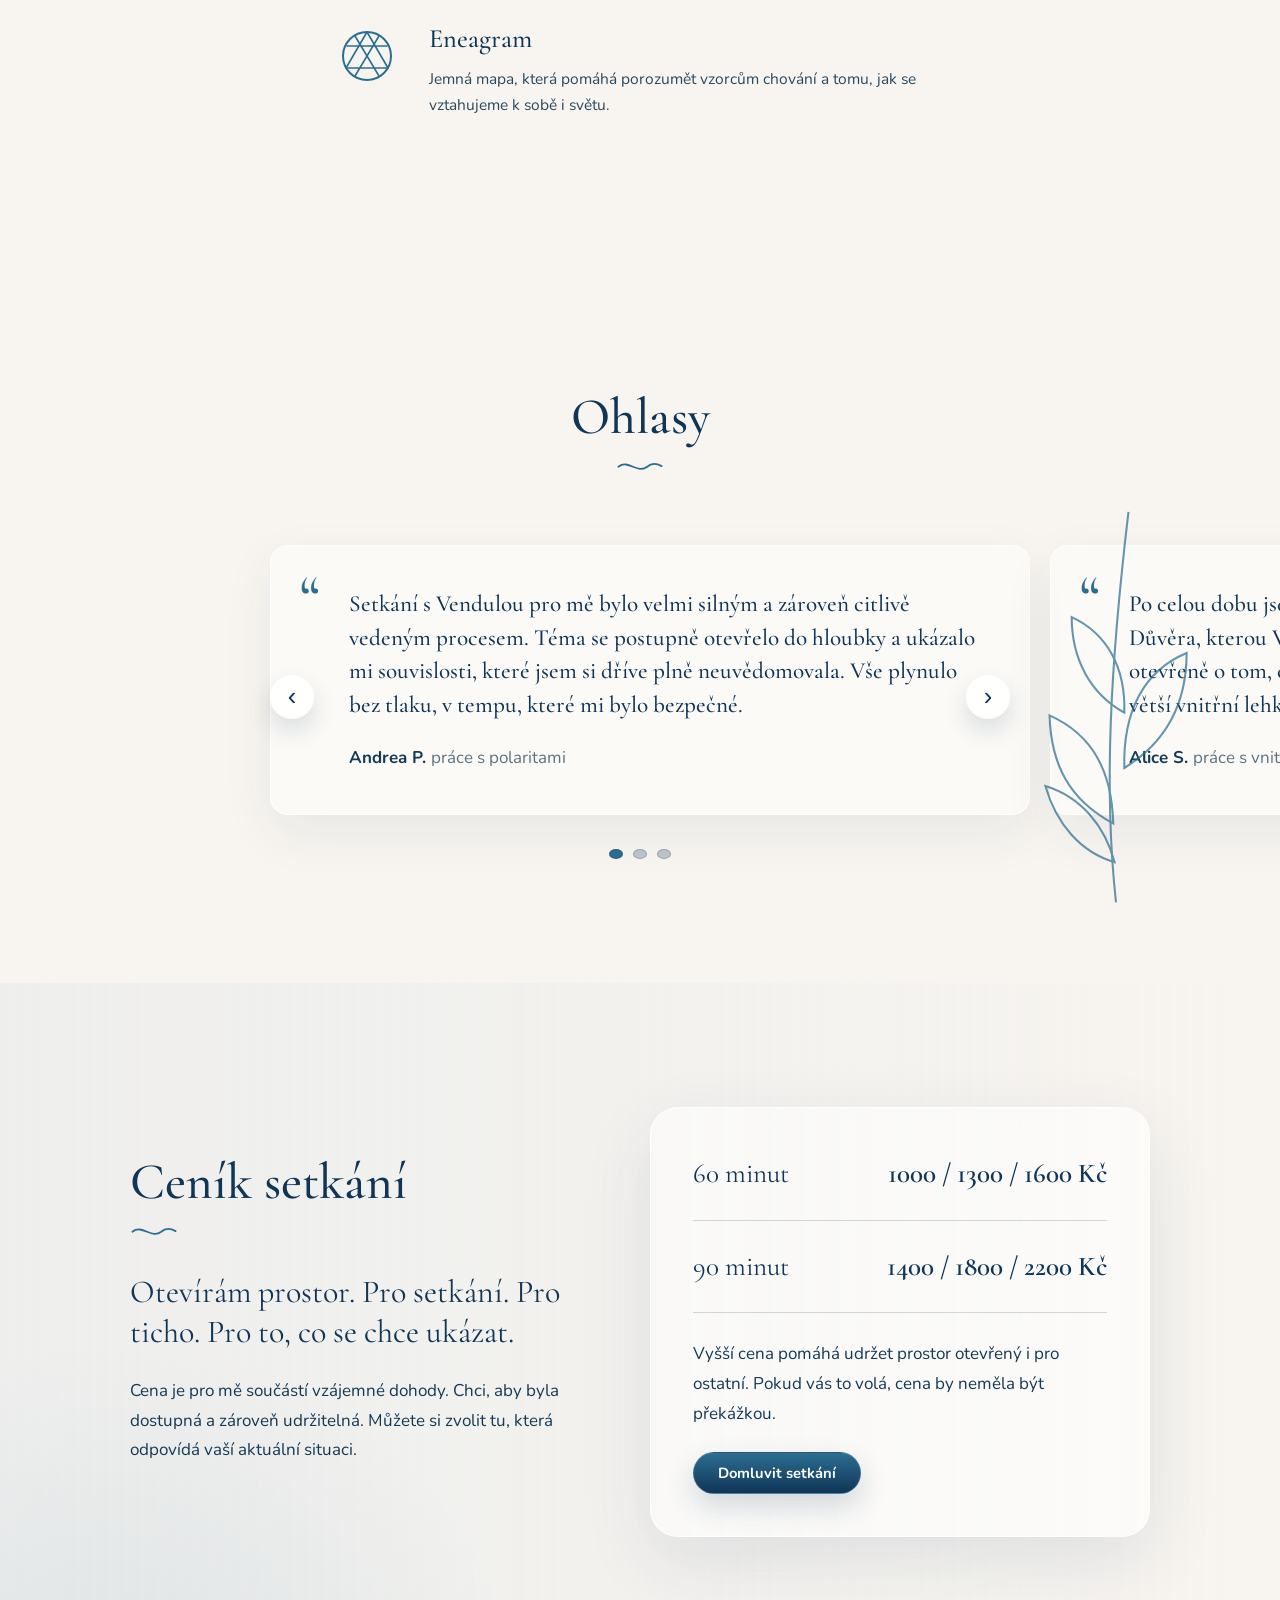
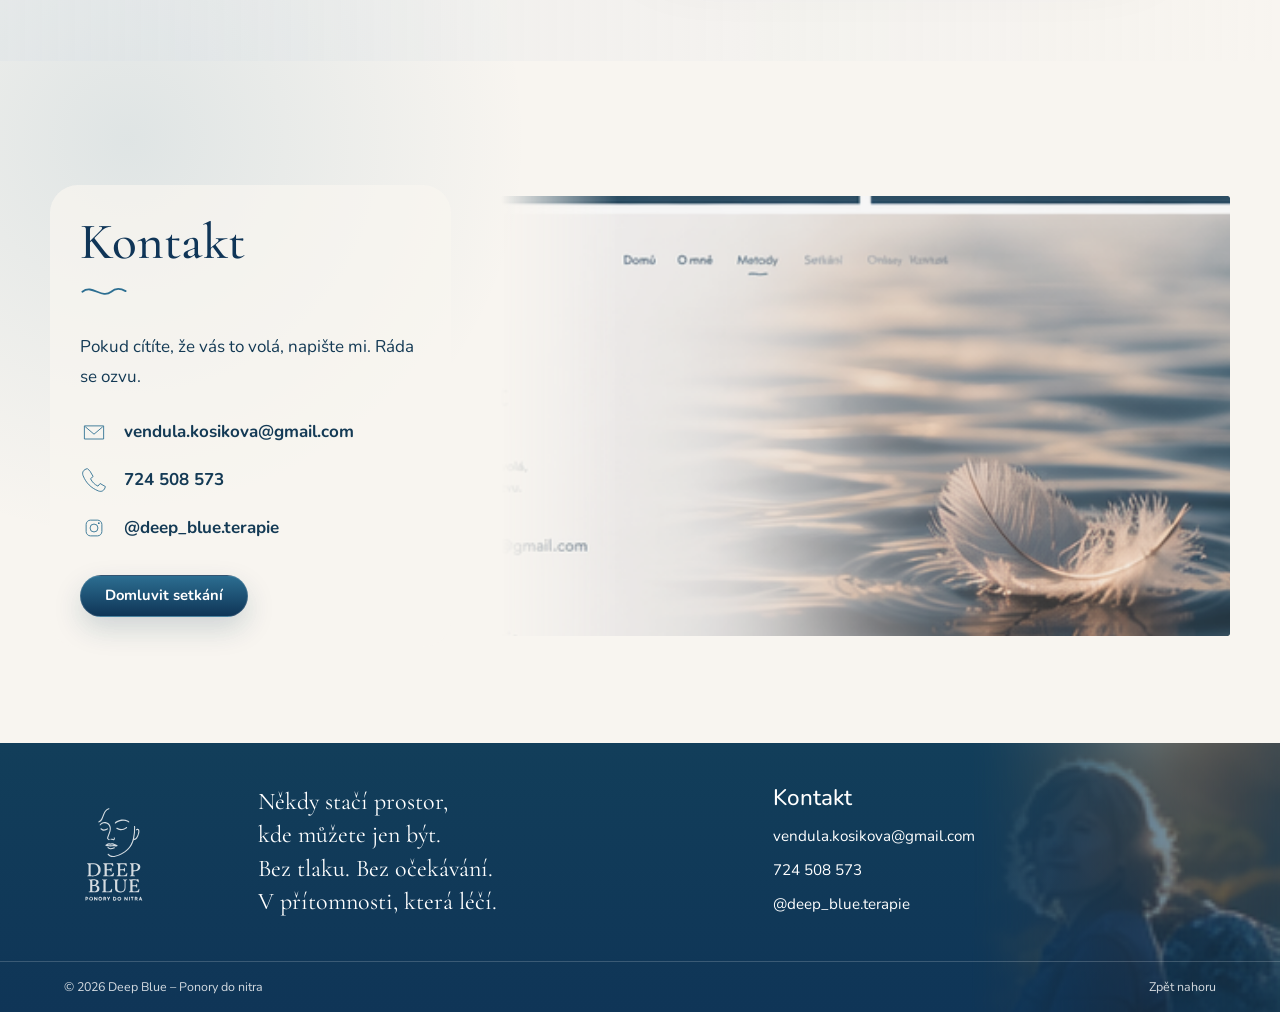
==== commit bfc1b365: "sync" ====
--- a/deep-blue-web/index.html
+++ b/deep-blue-web/index.html
@@ -41,20 +41,12 @@
     </header>
 
     <main>
-       <img class="face" src="assets/img/Hero-face-no background.png" alt="Face">
-
       <section class="hero section" id="home" aria-labelledby="hero-title">
         <div class="container hero-grid">
-          <div >
-            <img class="hero-mark" src="assets/svg/Head.svg" alt="Logo Deep Blue – jemná linková tvář">
-          </div>
           <div class="hero-copy">
-            <h2 id="hero-title">Prostor, kde můžete na chvíli spočinout<br>a potkat se sami se sebou.</h1>
+            <h2 id="hero-title">Prostor, kde můžete na chvíli spočinout<br>a potkat se sami se sebou.</h2>
             <p class="lead">Bez tlaku. Bez očekávání.<br>V přítomnosti, která léčí.</p>
             <a class="button" href="#kontakt">Domluvit setkání</a>
-          </div>
-          <div>
-            
           </div>
         </div>
       </section>
@@ -92,11 +84,7 @@
             <p>V mé práci nevedu k „lepší verzi sebe“. Spíš vytvářím prostor, ve kterém se můžete potkat s tím, kým už jste.</p>
           </div>
           <div class="about-visual">
-            <img src="assets/img/about-vendula.png" alt="Vendula Kosíková, průvodkyně prostoru Deep Blue" loading="lazy">
-            <svg class="branch branch-about" viewBox="0 0 130 220" aria-hidden="true">
-              <path d="M60 210C58 150 54 92 75 16" fill="none" stroke="currentColor" stroke-width="1.5"/>
-              <path d="M61 166c-26-9-38-31-40-55 24 9 37 27 40 55zm3-38c27-12 44-32 48-58-26 8-43 28-48 58zm-4 56c-22-5-36-18-43-38 22 4 37 18 43 38z" fill="none" stroke="currentColor" stroke-width="1.5"/>
-            </svg>
+            <img src="assets/img/about-vendula1.jpg" alt="Vendula Kosíková, průvodkyně prostoru Deep Blue" loading="lazy">
           </div>
         </div>
       </section>
@@ -124,10 +112,15 @@
           <div class="section-heading centered">
             <h2 id="testimonials-title">Ohlasy</h2>
           </div>
-          <div class="quote-stack">
-            <figure class="quote-card"><blockquote>Setkání s Vendulou pro mě bylo velmi silným a zároveň citlivě vedeným procesem. Téma se postupně otevřelo do hloubky a ukázalo mi souvislosti, které jsem si dříve plně neuvědomovala. Vše plynulo bez tlaku, v tempu, které mi bylo bezpečné.</blockquote><figcaption>Andrea P. <span>práce s polaritami</span></figcaption></figure>
-            <figure class="quote-card"><blockquote>Po celou dobu jsem se cítila bezpečně, uvolněně a překvapivě i hravě. Důvěra, kterou Vendula dokázala vytvořit, mi umožnila mluvit otevřeně o tom, co prožívám. Po sezení jsem cítila velkou úlevu a větší vnitřní lehkost.</blockquote><figcaption>Alice S. <span>práce s vnitřními částmi</span></figcaption></figure>
-            <figure class="quote-card"><blockquote>Díky technice NLP, kterou mě Vendula provedla s laskavostí, pevností a velkou citlivostí, jsem získala nový pohled na celou situaci a prožila hlubokou vnitřní proměnu.</blockquote><figcaption>Jana H.</figcaption></figure>
+          <div class="quote-carousel" aria-roledescription="carousel">
+            <div class="quote-track" aria-live="polite">
+              <figure class="quote-card quote-slide"><blockquote>Setkání s Vendulou pro mě bylo velmi silným a zároveň citlivě vedeným procesem. Téma se postupně otevřelo do hloubky a ukázalo mi souvislosti, které jsem si dříve plně neuvědomovala. Vše plynulo bez tlaku, v tempu, které mi bylo bezpečné.</blockquote><figcaption>Andrea P. <span>práce s polaritami</span></figcaption></figure>
+              <figure class="quote-card quote-slide"><blockquote>Po celou dobu jsem se cítila bezpečně, uvolněně a překvapivě i hravě. Důvěra, kterou Vendula dokázala vytvořit, mi umožnila mluvit otevřeně o tom, co prožívám. Po sezení jsem cítila velkou úlevu a větší vnitřní lehkost.</blockquote><figcaption>Alice S. <span>práce s vnitřními částmi</span></figcaption></figure>
+              <figure class="quote-card quote-slide"><blockquote>Díky technice NLP, kterou mě Vendula provedla s laskavostí, pevností a velkou citlivostí, jsem získala nový pohled na celou situaci a prožila hlubokou vnitřní proměnu.</blockquote><figcaption>Jana H.</figcaption></figure>
+            </div>
+            <button class="carousel-control prev" type="button" aria-label="Previous quote">‹</button>
+            <button class="carousel-control next" type="button" aria-label="Next quote">›</button>
+            <div class="carousel-dots" aria-label="Carousel navigation"></div>
           </div>
           <svg class="branch branch-testimonials" viewBox="0 0 130 300" aria-hidden="true"><path d="M65 292C56 210 61 120 74 10" fill="none" stroke="currentColor" stroke-width="1.5"/><path d="M63 235c-32-17-45-43-46-78 31 14 45 40 46 78zm8-40c31-19 45-48 45-83-31 13-46 42-45 83zm-7 68c-24-7-42-27-50-55 26 8 43 29 50 55zm7-108c-25-14-38-39-38-69 26 12 39 37 38 69z" fill="none" stroke="currentColor" stroke-width="1.5"/></svg>
         </div>
--- a/deep-blue-web/assets/css/style.css
+++ b/deep-blue-web/assets/css/style.css
@@ -1,90 +1,90 @@
 :root {
-  --deep-blue: #0F3557;
-  --secondary-blue: #2C6E91;
-  --pale-blue: #D8E0E8;
-  --accent: #F6C4EF;
-  --paper: #F8F5F0;
-  --paper-warm: #FBF8F3;
-  --ink: #143A55;
-  --muted: #5D7281;
-  --line: rgba(15, 53, 87, .18);
-  --card: rgba(255, 255, 255, .58);
-  --shadow: 0 24px 70px rgba(15, 53, 87, .10);
-  --header-height: 76px;
-  --container: 1180px;
+	--deep-blue: #0F3557;
+	--secondary-blue: #2C6E91;
+	--pale-blue: #D8E0E8;
+	--accent: #F6C4EF;
+	--paper: #F8F5F0;
+	--paper-warm: #FBF8F3;
+	--ink: #143A55;
+	--muted: #5D7281;
+	--line: rgba(15, 53, 87, .18);
+	--card: rgba(255, 255, 255, .58);
+	--shadow: 0 24px 70px rgba(15, 53, 87, .10);
+	--header-height: 76px;
+	--container: 1180px;
 }
 
 * {
-  box-sizing: border-box
+	box-sizing: border-box
 }
 
 html {
-  scroll-behavior: smooth;
-  scroll-padding-top: calc(var(--header-height) + 22px)
+	scroll-behavior: smooth;
+	scroll-padding-top: calc(var(--header-height) + 22px)
 }
 
 body {
-  margin: 0;
-  font-family: Nunito, Montserrat, Arial, sans-serif;
-  font-size: 17px;
-  line-height: 1.75;
-  color: var(--ink);
-  background: var(--paper);
-  background-image: radial-gradient(circle at 80% 10%, rgba(216, 224, 232, .55), transparent 26rem), radial-gradient(circle at 10% 85%, rgba(44, 110, 145, .12), transparent 25rem)
+	margin: 0;
+	font-family: Nunito, Montserrat, Arial, sans-serif;
+	font-size: 17px;
+	line-height: 1.75;
+	color: var(--ink);
+	background: var(--paper);
+	background-image: radial-gradient(circle at 80% 10%, rgba(216, 224, 232, .55), transparent 26rem), radial-gradient(circle at 10% 85%, rgba(44, 110, 145, .12), transparent 25rem)
 }
 
 body::before {
-  content: "";
-  position: fixed;
-  inset: 0;
-  pointer-events: none;
-  opacity: .28;
-  background-image: url("data:image/svg+xml,%3Csvg xmlns='http://www.w3.org/2000/svg' width='160' height='160' viewBox='0 0 160 160'%3E%3Cfilter id='n'%3E%3CfeTurbulence type='fractalNoise' baseFrequency='.85' numOctaves='2' stitchTiles='stitch'/%3E%3C/filter%3E%3Crect width='160' height='160' filter='url(%23n)' opacity='.16'/%3E%3C/svg%3E")
+	content: "";
+	position: fixed;
+	inset: 0;
+	pointer-events: none;
+	opacity: .28;
+	background-image: url("data:image/svg+xml,%3Csvg xmlns='http://www.w3.org/2000/svg' width='160' height='160' viewBox='0 0 160 160'%3E%3Cfilter id='n'%3E%3CfeTurbulence type='fractalNoise' baseFrequency='.85' numOctaves='2' stitchTiles='stitch'/%3E%3C/filter%3E%3Crect width='160' height='160' filter='url(%23n)' opacity='.16'/%3E%3C/svg%3E")
 }
 
 a {
-  color: inherit;
-  text-decoration: none
+	color: inherit;
+	text-decoration: none
 }
 
 a:hover {
-  color: var(--secondary-blue)
+	color: var(--secondary-blue)
 }
 
 img {
-  max-width: 100%;
-  display: block
+	max-width: 100%;
+	display: block
 }
 
 .sr-only {
-  position: absolute;
-  width: 1px;
-  height: 1px;
-  padding: 0;
-  margin: -1px;
-  overflow: hidden;
-  clip: rect(0, 0, 0, 0);
-  white-space: nowrap;
-  border: 0
+	position: absolute;
+	width: 1px;
+	height: 1px;
+	padding: 0;
+	margin: -1px;
+	overflow: hidden;
+	clip: rect(0, 0, 0, 0);
+	white-space: nowrap;
+	border: 0
 }
 
 .container {
-  width: min(calc(100% - 48px), var(--container));
-  margin-inline: auto
+	width: min(calc(100% - 48px), var(--container));
+	margin-inline: auto
 }
 
 .section {
-  position: relative;
-  padding: 124px 0
+	position: relative;
+	padding: 124px 0
 }
 
 .centered {
-  text-align: center;
-  margin-inline: auto
+	text-align: center;
+	margin-inline: auto
 }
 
 .narrow {
-  max-width: 740px
+	max-width: 740px
 }
 
 h1,
@@ -93,879 +93,964 @@
 .brand-title,
 .poetic,
 .quote-card blockquote {
-  font-family: "Cormorant Garamond", Georgia, serif;
-  color: var(--deep-blue);
-  font-weight: 500
+	font-family: "Cormorant Garamond", Georgia, serif;
+	color: var(--deep-blue);
+	font-weight: 500
 }
 
 h1 {
-  font-size: clamp(2.9rem, 7vw, 6.25rem);
-  line-height: .98;
-  letter-spacing: .02em;
-  margin: 18px 0 20px
+	font-size: clamp(2.9rem, 7vw, 6.25rem);
+	line-height: .98;
+	letter-spacing: .02em;
+	margin: 18px 0 20px
 }
 
 h2 {
-  font-size: clamp(2.2rem, 4vw, 4.2rem);
-  line-height: 1.08;
-  margin: 0 0 34px;
-  text-align: center
+	font-size: clamp(2.2rem, 4vw, 4.2rem);
+	line-height: 1.08;
+	margin: 0 0 34px;
+	text-align: center
 }
 
 h2::after {
-  content: "";
-  display: block;
-  width: 48px;
-  height: 14px;
-  margin: 13px auto 0;
-  background: url("data:image/svg+xml,%3Csvg xmlns='http://www.w3.org/2000/svg' viewBox='0 0 80 18'%3E%3Cpath d='M4 11c17-13 32 13 48 0 8-7 15-6 24-1' fill='none' stroke='%232C6E91' stroke-width='3' stroke-linecap='round'/%3E%3C/svg%3E") center/contain no-repeat
+	content: "";
+	display: block;
+	width: 48px;
+	height: 14px;
+	margin: 13px auto 0;
+	background: url("data:image/svg+xml,%3Csvg xmlns='http://www.w3.org/2000/svg' viewBox='0 0 80 18'%3E%3Cpath d='M4 11c17-13 32 13 48 0 8-7 15-6 24-1' fill='none' stroke='%232C6E91' stroke-width='3' stroke-linecap='round'/%3E%3C/svg%3E") center/contain no-repeat
 }
 
 h3 {
-  font-size: 1.65rem;
-  line-height: 1.15;
-  margin: 0 0 12px
+	font-size: 1.65rem;
+	line-height: 1.15;
+	margin: 0 0 12px
 }
 
 p {
-  margin: 0 0 24px
+	margin: 0 0 24px
 }
 
 .lead {
-  font-size: clamp(1.35rem, 2vw, 2rem);
-  line-height: 1.45;
-  color: var(--deep-blue)
+	font-size: clamp(1.35rem, 2vw, 2rem);
+	line-height: 1.45;
+	color: var(--deep-blue)
 }
 
 .lead-small {
-  font-family: "Cormorant Garamond", Georgia, serif;
-  font-size: 2rem;
-  line-height: 1.25;
-  color: var(--deep-blue)
+	font-family: "Cormorant Garamond", Georgia, serif;
+	font-size: 2rem;
+	line-height: 1.25;
+	color: var(--deep-blue)
 }
 
 .button,
 .nav-cta {
-  display: inline-flex;
-  align-items: center;
-  justify-content: center;
-  border: 1px solid rgba(255, 255, 255, .15);
-  border-radius: 999px;
-  background: linear-gradient(180deg, var(--secondary-blue), var(--deep-blue));
-  color: #fff;
-  min-height: 42px;
-  padding: 0 24px;
-  font-size: .92rem;
-  font-weight: 700;
-  box-shadow: 0 12px 28px rgba(15, 53, 87, .18);
-  transition: transform .2s ease, box-shadow .2s ease
+	display: inline-flex;
+	align-items: center;
+	justify-content: center;
+	border: 1px solid rgba(255, 255, 255, .15);
+	border-radius: 999px;
+	background: linear-gradient(180deg, var(--secondary-blue), var(--deep-blue));
+	color: #fff;
+	min-height: 42px;
+	padding: 0 24px;
+	font-size: .92rem;
+	font-weight: 700;
+	box-shadow: 0 12px 28px rgba(15, 53, 87, .18);
+	transition: transform .2s ease, box-shadow .2s ease
 }
 
 .button:hover,
 .nav-cta:hover {
-  color: #fff;
-  transform: translateY(-1px);
-  box-shadow: 0 18px 36px rgba(15, 53, 87, .22)
+	color: #fff;
+	transform: translateY(-1px);
+	box-shadow: 0 18px 36px rgba(15, 53, 87, .22)
 }
 
 .site-header {
-  position: sticky;
-  top: 0;
-  z-index: 20;
-  min-height: var(--header-height);
-  display: flex;
-  align-items: center;
-  justify-content: space-between;
-  gap: 24px;
-  width: 100%;
-  padding: 16px clamp(22px, 5vw, 64px);
-  background: rgba(248, 245, 240, .82);
-  backdrop-filter: blur(16px);
-  border-bottom: 1px solid rgba(15, 53, 87, .08)
+	position: sticky;
+	top: 0;
+	z-index: 20;
+	min-height: var(--header-height);
+	display: flex;
+	align-items: center;
+	justify-content: space-between;
+	gap: 24px;
+	width: 100%;
+	padding: 16px clamp(22px, 5vw, 64px);
+	background: rgba(248, 245, 240, .82);
+	backdrop-filter: blur(16px);
+	border-bottom: 1px solid rgba(15, 53, 87, .08)
 }
 
 .brand {
-  display: flex;
-  align-items: center;
-  gap: 12px;
-  line-height: 1
+	display: flex;
+	align-items: center;
+	gap: 12px;
+	line-height: 1
 }
 
 .brand-text {
-  display: grid;
-  line-height: 1
+	display: grid;
+	line-height: 1
 }
 
 .brand-mark-wrap {
-  display: inline-flex;
-  align-items: center;
-  justify-content: center;
-  flex: 0 0 auto
+	display: inline-flex;
+	align-items: center;
+	justify-content: center;
+	flex: 0 0 auto
 }
 
 .brand-mark {
-  width: 70px;
-  object-fit: contain;
-  /* Change the line color */
-  stroke: var(--deep-blue); 
-  /* Change the line thickness */
-  stroke-width: 5px;
+	width: 70px;
+	object-fit: contain;
+	/* Change the line color */
+	stroke: var(--deep-blue);
+	/* Change the line thickness */
+	stroke-width: 5px;
 }
 
 .brand-title {
-  font-size: 2rem;
-  letter-spacing: .03em
+	font-size: 2rem;
+	letter-spacing: .03em
 }
 
 .brand-subtitle {
-  font-size: 0.8rem;
-  font-weight: 900;
-  color: var(--deep-blue);
-  margin-top: 2px
+	font-size: 0.8rem;
+	font-weight: 900;
+	color: var(--deep-blue);
+	margin-top: 2px
 }
 
 .main-nav {
-  display: flex;
-  align-items: center;
-  gap: 24px;
-  font-size: .86rem;
-  color: var(--deep-blue);
-  font-weight: 700
+	display: flex;
+	align-items: center;
+	gap: 24px;
+	font-size: .86rem;
+	color: var(--deep-blue);
+	font-weight: 700
 }
 
 .main-nav a:not(.nav-cta) {
-  position: relative
+	position: relative
 }
 
 .main-nav a:not(.nav-cta)::after {
-  content: "";
-  position: absolute;
-  left: 50%;
-  bottom: -9px;
-  width: 0;
-  height: 2px;
-  background: var(--secondary-blue);
-  transform: translateX(-50%);
-  transition: width .2s
+	content: "";
+	position: absolute;
+	left: 50%;
+	bottom: -9px;
+	width: 0;
+	height: 2px;
+	background: var(--secondary-blue);
+	transform: translateX(-50%);
+	transition: width .2s
 }
 
 .main-nav a:hover::after,
 .main-nav a.is-active::after {
-  width: 18px
+	width: 18px
 }
 
 .menu-toggle {
-  display: none;
-  width: 44px;
-  height: 44px;
-  border: 0;
-  background: transparent;
-  color: var(--deep-blue);
-  padding: 10px
+	display: none;
+	width: 44px;
+	height: 44px;
+	border: 0;
+	background: transparent;
+	color: var(--deep-blue);
+	padding: 10px
 }
 
 .menu-toggle span:not(.sr-only) {
-  display: block;
-  height: 2px;
-  background: currentColor;
-  margin: 6px 0;
-  border-radius: 9px
+	display: block;
+	height: 2px;
+	background: currentColor;
+	margin: 6px 0;
+	border-radius: 9px
 }
 
 .face {
-  position: absolute;
-  right: 0vw;
-  top: 10vh;
-  height: 50vh;
-  object-fit: contain;
-  z-index: 2;
-  filter: saturate(1.02) contrast(1.02) brightness(1.02);
+	position: absolute;
+	right: 0vw;
+	top: 10vh;
+	height: 50vh;
+	object-fit: contain;
+	z-index: 2;
+	filter: saturate(1.02) contrast(1.02) brightness(1.02);
 }
 
 .hero {
-  max-height: calc(60vh);
-  display: grid;
+	max-height: calc(75vh);
+	min-height: 680px;
+	display: grid;
+	align-items: center;
+	padding-top: 0px;
+	margin-top: calc(var(--header-height) * -1 - 20px);
+	overflow: hidden;
+	background-image:
+		linear-gradient(135deg, rgba(15, 53, 87, .35), rgba(15, 53, 87, .08)),
+		url('../img/Hero-background1.png');
+	background-size: cover;
+	background-position: center;
+	background-repeat: no-repeat;
+	filter: saturate(1.02) contrast(1.02) brightness(1.02);
+}
+
+.hero::after {
+	content: "";
+	position: absolute;
+	right: -8vw;
+	top: 14vh;
+	width: 44vw;
+	height: 44vw;
+	min-width: 420px;
+	background: radial-gradient(circle, rgba(216, 224, 232, .84), rgba(216, 224, 232, .28) 42%, transparent 68%);
+	filter: blur(12px);
+	z-index: -1
+}
+
+.hero-grid {
+	display: grid;
+	padding-top: calc(var(--header-height) + 50px);
+  grid-template-columns: 1fr;
   align-items: center;
-  padding-top: 0px;
-  margin-top: calc(var(--header-height) * -1 - 20px);
-  overflow: hidden;
-  background-image:
-    linear-gradient(135deg, rgba(15, 53, 87, .35), rgba(15, 53, 87, .08)),
-    url('../img/Hero-background.png');
-  background-size: cover;
-  background-position: center;
-  filter: saturate(1.02) contrast(1.02) brightness(1.02);
-}
-
-.hero::after {
-  content: "";
-  position: absolute;
-  right: -8vw;
-  top: 14vh;
-  width: 44vw;
-  height: 44vw;
-  min-width: 420px;
-  background: radial-gradient(circle, rgba(216, 224, 232, .84), rgba(216, 224, 232, .28) 42%, transparent 68%);
-  filter: blur(12px);
-  z-index: -1
-}
-
-.hero-grid {
-  display: grid;
-  padding-top: calc(var(--header-height) + 22px);
-  grid-template-columns: minmax(0, 1fr) minmax(260px, 2fr) minmax(240px, 1fr);
-  align-items: center;
-  gap: clamp(28px, 4vw, 48px)
+  justify-items: start;
 }
 
 .hero-copy {
-  max-width: 740px;
-  padding: 1rem;
-  background-color: rgba(255, 255, 255, .48);
-  border-radius: 1rem;
+	max-width: 560px;
+	padding: 1rem;
+	background-color: rgba(255, 255, 255, .48);
+	border-radius: 1rem;
+	display: grid;
+	place-items: center;
+	text-align: center;
+}
+
+.hero-copy h2 {
+	font-size: clamp(2rem, 4vw, 3rem);
+	margin-bottom: 1rem;
 }
 
 .hero-mark {
-  width: min(260px, 40vw);
-  opacity: .96;
-  margin-bottom: 14px
+	width: min(260px, 40vw);
+	opacity: .96;
+	margin-bottom: 14px
 }
 
 .eyebrow {
-  font-family: "Cormorant Garamond", Georgia, serif;
-  font-size: 1.5rem;
-  color: var(--secondary-blue);
-  letter-spacing: .08em;
-  margin: 0
+	font-family: "Cormorant Garamond", Georgia, serif;
+	font-size: 1.5rem;
+	color: var(--secondary-blue);
+	letter-spacing: .08em;
+	margin: 0
 }
 
 .hero-card {
-  align-self: end;
-  background: rgba(255, 255, 255, .48);
-  border: 1px solid rgba(255, 255, 255, .55);
-  border-radius: 30px;
-  padding: 44px 46px 36px;
-  box-shadow: var(--shadow)
+	align-self: end;
+	background: rgba(255, 255, 255, .48);
+	border: 1px solid rgba(255, 255, 255, .55);
+	border-radius: 30px;
+	padding: 44px 46px 36px;
+	box-shadow: var(--shadow)
 }
 
 .hero-card h2 {
-  text-align: left;
-  font-size: 2.6rem;
-  margin-bottom: 22px
+	text-align: left;
+	font-size: 2.6rem;
+	margin-bottom: 22px
 }
 
 .hero-card h2::after {
-  margin-left: 0
+	margin-left: 0
 }
 
 .hero-card ul {
-  list-style: none;
-  margin: 0 0 28px;
-  padding: 0
+	list-style: none;
+	margin: 0 0 28px;
+	padding: 0
 }
 
 .hero-card li {
-  position: relative;
-  padding-left: 24px;
-  margin-bottom: 13px
+	position: relative;
+	padding-left: 24px;
+	margin-bottom: 13px
 }
 
 .hero-card li::before {
-  content: "–";
-  position: absolute;
-  left: 0;
-  color: var(--secondary-blue)
+	content: "–";
+	position: absolute;
+	left: 0;
+	color: var(--secondary-blue)
 }
 
 .intro {
-  padding-top: 90px;
-  padding-bottom: 90px
+	padding-top: 90px;
+	padding-bottom: 90px
 }
 
 .intro-grid {
-  display: grid;
-  grid-template-columns: minmax(320px, 1fr) minmax(400px, 1.25fr);
-  gap: 42px;
-  align-items: stretch
+	display: grid;
+	grid-template-columns: minmax(320px, 1fr) minmax(400px, 1.25fr);
+	gap: 42px;
+	align-items: stretch
 }
 
 .intro-side {
-  background: rgba(255, 255, 255, .55);
-  border: 1px solid rgba(255, 255, 255, .72);
-  border-radius: 28px;
-  padding: 32px;
-  box-shadow: var(--shadow)
+	background: rgba(255, 255, 255, .55);
+	border-radius: 28px;
+	padding: 32px;
+	box-shadow: var(--shadow)
 }
 
 .intro-visual-card {
-  display: grid;
-  align-content: start;
-  background: linear-gradient(180deg, rgba(216, 224, 232, .35), rgba(255, 255, 255, .65))
+	display: grid;
+	align-content: start;
+	background: linear-gradient(308deg, rgba(216, 224, 232, .35), rgba(255, 255, 255, .65))
 }
 
 .intro-visual-card h2 {
-  text-align: left;
-  margin-bottom: 16px
+	text-align: left;
+	margin-bottom: 16px
 }
 
 .intro-visual-card h2::after {
-  margin-left: 0
+	margin-left: 0
+}
+
+.intro-copy-card {
+	display: grid;
+	align-content: start;
+	background: linear-gradient(330deg, rgba(216, 224, 232, .35), rgba(255, 255, 255, 1))
 }
 
 .intro-copy-card p {
-  font-size: 1.08rem
+	font-size: 1.08rem
 }
 
 .intro-copy-card li {
-  margin-bottom: 14px;
-  line-height: 1.6
+	margin-bottom: 14px;
+	line-height: 1.6
 }
 
 .intro p {
-  font-size: 1.08rem
+	font-size: 1.08rem
 }
 
 .poetic {
-  font-size: 2rem;
-  line-height: 1.25;
-  margin-top: 34px
+	font-size: 2rem;
+	line-height: 1.25;
+	margin-top: 34px
 }
 
 .about {
-  background: linear-gradient(180deg, transparent 0%, rgba(216, 224, 232, .20) 50%, transparent 100%)
+	background: linear-gradient(180deg, transparent 0%, rgba(216, 224, 232, .20) 50%, transparent 100%)
 }
 
 .about-grid {
-  display: grid;
-  grid-template-columns: minmax(280px, .75fr) minmax(320px, 1fr);
-  gap: clamp(44px, 8vw, 120px);
-  align-items: center
+	display: grid;
+	grid-template-columns: minmax(280px, .75fr) minmax(320px, 1fr);
+	gap: clamp(44px, 8vw, 120px);
+	align-items: center
 }
 
 .about-copy {
-  max-width: 590px
+	max-width: 590px
 }
 
 .about-copy h2 {
-  text-align: center
+	text-align: center
 }
 
 .about-visual {
-  position: relative;
-  min-height: 560px;
-  display: flex;
-  align-items: flex-end;
-  justify-content: center
+	position: relative;
+	min-height: 560px;
+	display: flex;
+	align-items: flex-end;
+	justify-content: center
 }
 
 .about-visual img {
-  width: min(100%, 560px);
-  height: min(70vw, 610px);
-  object-fit: cover;
-  object-position: center;
-  border-radius: 48% 48% 7% 7%;
-  mask-image: linear-gradient(#000 78%, transparent);
-  filter: saturate(.92) contrast(.95);
-  box-shadow: 0 26px 80px rgba(15, 53, 87, .12)
+	width: min(100%, 560px);
+	height: min(70vw, 610px);
+	object-fit: cover;
+	object-position: top;
+	border-radius: 48% 48% 7% 7%;
+	mask-image: linear-gradient(#000 78%, transparent);
+	filter: saturate(.92) contrast(.95);
+	box-shadow: 0 26px 80px rgba(15, 53, 87, .12)
 }
 
 .branch {
-  color: var(--secondary-blue);
-  opacity: .72
+	color: var(--secondary-blue);
+	opacity: .72
 }
 
 .branch-about {
-  position: absolute;
-  left: 0;
-  bottom: 6%;
-  width: 170px
+	position: absolute;
+	left: 0;
+	bottom: 6%;
+	width: 170px
 }
 
 .methods::before {
-  content: "";
-  position: absolute;
-  right: 5%;
-  top: 7%;
-  width: 190px;
-  height: 150px;
-  background: rgba(216, 224, 232, .65);
-  filter: blur(28px);
-  border-radius: 54% 46% 60% 40%
+	content: "";
+	position: absolute;
+	right: 5%;
+	top: 7%;
+	width: 190px;
+	height: 150px;
+	background: rgba(216, 224, 232, .65);
+	filter: blur(28px);
+	border-radius: 54% 46% 60% 40%
 }
 
 .section-heading {
-  max-width: 680px;
-  margin: 0 auto 62px
+	max-width: 680px;
+	margin: 0 auto 62px
 }
 
 .method-grid {
-  display: grid;
-  grid-template-columns: repeat(2, minmax(0, 1fr));
-  gap: 42px 90px;
-  max-width: 960px;
-  margin-inline: auto
+	display: grid;
+	grid-template-columns: repeat(2, minmax(0, 1fr));
+	gap: 42px 90px;
+	max-width: 960px;
+	margin-inline: auto
 }
 
 .method-card {
-  display: grid;
-  grid-template-columns: 70px minmax(0, 1fr);
-  column-gap: 24px;
-  align-items: start
+	display: grid;
+	grid-template-columns: 70px minmax(0, 1fr);
+	column-gap: 24px;
+	align-items: start
 }
 
 .method-card svg {
-  grid-row: span 2;
-  width: 64px;
-  height: 64px;
-  color: var(--secondary-blue);
-  stroke-width: 1
+	grid-row: span 2;
+	width: 64px;
+	height: 64px;
+	color: var(--secondary-blue);
+	stroke-width: 1
 }
 
 .method-card p {
-  font-size: .97rem;
-  line-height: 1.68;
-  color: #29495f
+	font-size: .97rem;
+	line-height: 1.68;
+	color: #29495f
 }
 
 .method-wide {
-  grid-column: 1 / -1;
-  max-width: 610px;
-  margin-inline: auto
+	grid-column: 1 / -1;
+	max-width: 610px;
+	margin-inline: auto
 }
 
 .testimonials {
-  overflow: hidden
+	overflow: hidden
 }
 
 .testimonials-wrap {
-  position: relative
-}
-
-.quote-stack {
-  display: grid;
-  gap: 34px;
-  max-width: 760px;
-  margin-inline: auto
+	position: relative
+}
+
+.quote-carousel {
+	position: relative;
+	max-width: 760px;
+	margin-inline: auto;
+}
+
+.quote-track {
+	display: flex;
+	transition: transform .6s ease;
+	will-change: transform;
+}
+
+.quote-slide {
+	flex: 0 0 100%;
+	min-width: 100%;
+	box-sizing: border-box;
 }
 
 .quote-card {
-  position: relative;
-  margin: 0;
-  background: rgba(255, 255, 255, .48);
-  border: 1px solid rgba(255, 255, 255, .72);
-  border-radius: 18px;
-  padding: 42px 54px;
-  box-shadow: 0 18px 52px rgba(15, 53, 87, .07)
+	position: relative;
+	margin: 10px;
+	background: rgba(255, 255, 255, .48);
+	border: 1px solid rgba(255, 255, 255, .72);
+	border-radius: 18px;
+	padding: 42px 54px;
+	box-shadow: 0 18px 52px rgba(15, 53, 87, .07);
+}
+
+.carousel-control {
+	position: absolute;
+	top: 50%;
+	transform: translateY(-50%);
+	width: 44px;
+	height: 44px;
+	border: none;
+	border-radius: 999px;
+	background: rgba(255, 255, 255, .88);
+	color: var(--deep-blue);
+	font-size: 1.6rem;
+	cursor: pointer;
+	box-shadow: 0 12px 24px rgba(15, 53, 87, .14);
+	display: grid;
+	place-items: center;
+	transition: transform .2s ease, background .2s ease;
+}
+
+.carousel-control:hover,
+.carousel-control:focus {
+	transform: translateY(-50%) scale(1.05);
+	background: rgba(255, 255, 255, 1);
+}
+
+.carousel-control.prev {
+	left: 10px;
+}
+
+.carousel-control.next {
+	right: 10px;
+}
+
+.carousel-dots {
+	display: flex;
+	justify-content: center;
+	gap: 10px;
+	margin-top: 24px;
+}
+
+.carousel-dot {
+	width: 10px;
+	height: 10px;
+	border-radius: 50%;
+	background: rgba(15, 53, 87, .25);
+	border: 1px solid rgba(15, 53, 87, .2);
+	cursor: pointer;
+}
+
+.carousel-dot.is-active {
+	background: var(--secondary-blue);
 }
 
 .quote-card::before {
-  content: "“";
-  position: absolute;
-  top: 20px;
-  left: 28px;
-  font-family: "Cormorant Garamond", Georgia, serif;
-  font-size: 4rem;
-  color: var(--secondary-blue);
-  line-height: 1
+	content: "“";
+	position: absolute;
+	top: 20px;
+	left: 28px;
+	font-family: "Cormorant Garamond", Georgia, serif;
+	font-size: 4rem;
+	color: var(--secondary-blue);
+	line-height: 1
 }
 
 .quote-card blockquote {
-  margin: 0 0 20px 24px;
-  font-size: 1.45rem;
-  line-height: 1.45
+	margin: 0 0 20px 24px;
+	font-size: 1.45rem;
+	line-height: 1.45
 }
 
 .quote-card figcaption {
-  margin-left: 24px;
-  font-weight: 700
+	margin-left: 24px;
+	font-weight: 700
 }
 
 .quote-card figcaption span {
-  font-weight: 400;
-  color: var(--muted)
+	font-weight: 400;
+	color: var(--muted)
 }
 
 .branch-testimonials {
-  position: absolute;
-  right: 2%;
-  bottom: -54px;
-  width: 180px
+	position: absolute;
+	right: 2%;
+	bottom: -54px;
+	width: 180px
 }
 
 .pricing {
-  background: linear-gradient(90deg, rgba(216, 224, 232, .30), transparent)
+	background: linear-gradient(90deg, rgba(216, 224, 232, .30), transparent)
 }
 
 .pricing-grid {
-  display: grid;
-  grid-template-columns: .9fr 1fr;
-  gap: 70px;
-  align-items: center;
-  max-width: 1020px
+	display: grid;
+	grid-template-columns: .9fr 1fr;
+	gap: 70px;
+	align-items: center;
+	max-width: 1020px
 }
 
 .pricing h2 {
-  text-align: left
+	text-align: left
 }
 
 .pricing h2::after {
-  margin-left: 0
+	margin-left: 0
 }
 
 .price-panel {
-  background: rgba(255, 255, 255, .55);
-  border: 1px solid rgba(255, 255, 255, .78);
-  border-radius: 28px;
-  padding: 42px;
-  box-shadow: var(--shadow)
+	background: rgba(255, 255, 255, .55);
+	border: 1px solid rgba(255, 255, 255, .78);
+	border-radius: 28px;
+	padding: 42px;
+	box-shadow: var(--shadow)
 }
 
 .price-row {
-  display: flex;
-  justify-content: space-between;
-  gap: 24px;
-  padding: 22px 0;
-  border-bottom: 1px solid var(--line);
-  font-family: "Cormorant Garamond", Georgia, serif;
-  color: var(--deep-blue);
-  font-size: 1.7rem
+	display: flex;
+	justify-content: space-between;
+	gap: 24px;
+	padding: 22px 0;
+	border-bottom: 1px solid var(--line);
+	font-family: "Cormorant Garamond", Georgia, serif;
+	color: var(--deep-blue);
+	font-size: 1.7rem
 }
 
 .price-row:first-child {
-  padding-top: 0
+	padding-top: 0
 }
 
 .price-row strong {
-  font-weight: 600;
-  text-align: right
+	font-weight: 600;
+	text-align: right
 }
 
 .price-panel p {
-  margin-top: 26px
+	margin-top: 26px
 }
 
 .contact {
-  padding-bottom: 96px
+	padding-bottom: 96px
 }
 
 .contact-grid {
-  display: grid;
-  grid-template-columns: minmax(300px, .55fr) minmax(350px, 1fr);
-  gap: 50px;
-  align-items: center
+	display: grid;
+	grid-template-columns: minmax(300px, .55fr) minmax(350px, 1fr);
+	gap: 50px;
+	align-items: center;
 }
 
 .contact-card {
-  z-index: 1;
-  background: rgba(248, 245, 240, .72);
-  padding: 30px 0
+	z-index: 1;
+	background: rgba(248, 245, 240, .72);
+	padding: 30px;
+	border-radius: 28px;
 }
 
 .contact-card h2 {
-  text-align: left
+	text-align: left
 }
 
 .contact-card h2::after {
-  margin-left: 0
+	margin-left: 0
 }
 
 .contact-list {
-  list-style: none;
-  margin: 26px 0 32px;
-  padding: 0
+	list-style: none;
+	margin: 26px 0 32px;
+	padding: 0
 }
 
 .contact-list li {
-  display: flex;
-  align-items: center;
-  gap: 16px;
-  margin-bottom: 18px;
-  font-weight: 700
+	display: flex;
+	align-items: center;
+	gap: 16px;
+	margin-bottom: 18px;
+	font-weight: 700
 }
 
 .contact-list svg {
-  width: 28px;
-  height: 28px;
-  color: var(--secondary-blue)
+	width: 28px;
+	height: 28px;
+	color: var(--secondary-blue)
 }
 
 .contact-visual img {
-  width: 100%;
-  height: 440px;
-  object-fit: cover;
-  border-radius: 2px;
-  filter: saturate(.78) contrast(.94);
-  mask-image: linear-gradient(90deg, transparent, #000 16%, #000 100%)
+	width: 100%;
+	height: 440px;
+	object-fit: cover;
+	border-radius: 2px;
+	filter: saturate(.78) contrast(.94);
+	mask-image: linear-gradient(90deg, transparent, #000 16%, #000 100%)
 }
 
 .site-footer {
-  background: linear-gradient(180deg, #123e5a, var(--deep-blue));
-  color: #fff;
-  position: relative;
-  overflow: hidden
+	background: linear-gradient(180deg, #123e5a, var(--deep-blue));
+	color: #fff;
+	position: relative;
+	overflow: hidden
 }
 
 .site-footer::after {
-  content: "";
-  position: absolute;
-  right: 0;
-  top: 0;
-  width: 310px;
-  height: 100%;
-  background: url('../img/footer-light.png') center/cover no-repeat;
-  opacity: .65;
-  mask-image: linear-gradient(90deg, transparent, #000)
+	content: "";
+	position: absolute;
+	right: 0;
+	top: 0;
+	width: 310px;
+	height: 100%;
+	background: url('../img/footer-light.png') center/cover no-repeat;
+	opacity: .65;
+	mask-image: linear-gradient(90deg, transparent, #000)
 }
 
 .footer-grid {
-  position: relative;
-  z-index: 1;
-  display: grid;
-  grid-template-columns: 150px 1fr 1fr;
-  gap: 58px;
-  align-items: center;
-  padding: 42px 0
+	position: relative;
+	z-index: 1;
+	display: grid;
+	grid-template-columns: 150px 1fr 1fr;
+	gap: 58px;
+	align-items: center;
+	padding: 42px 0
 }
 
 .footer-symbol img {
-  width: 128px;
-  filter: brightness(0) invert(1);
-  opacity: .82
+	width: 128px;
+	filter: brightness(0) invert(1);
+	opacity: .82
 }
 
 .footer-poem {
-  font-family: "Cormorant Garamond", Georgia, serif;
-  font-size: 1.5rem;
-  line-height: 1.4;
-  margin: 0
+	font-family: "Cormorant Garamond", Georgia, serif;
+	font-size: 1.5rem;
+	line-height: 1.4;
+	margin: 0
 }
 
 .footer-contact {
-  display: grid;
-  gap: 7px
+	display: grid;
+	gap: 7px
 }
 
 .footer-contact h2 {
-  font-size: 1.4rem;
-  text-align: left;
-  color: #fff;
-  margin: 0 0 6px;
-  font-family: Nunito, Arial, sans-serif
+	font-size: 1.4rem;
+	text-align: left;
+	color: #fff;
+	margin: 0 0 6px;
+	font-family: Nunito, Arial, sans-serif
 }
 
 .footer-contact h2::after {
-  display: none
+	display: none
 }
 
 .footer-contact a {
-  font-size: .95rem
+	font-size: .95rem
 }
 
 .footer-bottom {
-  position: relative;
-  z-index: 1;
-  border-top: 1px solid rgba(255, 255, 255, .18);
-  display: flex;
-  justify-content: space-between;
-  gap: 20px;
-  padding: 14px clamp(22px, 5vw, 64px);
-  font-size: .78rem;
-  color: rgba(255, 255, 255, .82)
+	position: relative;
+	z-index: 1;
+	border-top: 1px solid rgba(255, 255, 255, .18);
+	display: flex;
+	justify-content: space-between;
+	gap: 20px;
+	padding: 14px clamp(22px, 5vw, 64px);
+	font-size: .78rem;
+	color: rgba(255, 255, 255, .82)
 }
 
 @media (max-width:980px) {
-  :root {
-    --header-height: 70px
-  }
-
-  .section {
-    padding: 90px 0
-  }
-
-  .site-header {
-    padding-inline: 24px
-  }
-
-  .menu-toggle {
-    display: block;
-    z-index: 21
-  }
-
-  .main-nav {
-    position: fixed;
-    inset: var(--header-height) 18px auto 18px;
-    display: grid;
-    gap: 4px;
-    padding: 18px;
-    background: rgba(248, 245, 240, .96);
-    border: 1px solid rgba(15, 53, 87, .12);
-    border-radius: 20px;
-    box-shadow: var(--shadow);
-    transform: translateY(-12px);
-    opacity: 0;
-    pointer-events: none;
-    transition: .2s ease
-  }
-
-  .main-nav.is-open {
-    transform: translateY(0);
-    opacity: 1;
-    pointer-events: auto
-  }
-
-  .main-nav a {
-    padding: 10px 14px
-  }
-
-  .nav-cta {
-    margin-top: 8px
-  }
-
-  .hero-grid,
-  .intro-grid,
-  .about-grid,
-  .pricing-grid,
-  .contact-grid {
-    grid-template-columns: 1fr
-  }
-
-  .hero {
-    min-height: auto
-  }
-
-  .hero-card {
-    align-self: auto
-  }
-
-  .about-visual {
-    min-height: auto;
-    justify-content: flex-start
-  }
-
-  .about-visual img {
-    height: 560px
-  }
-
-  .method-grid {
-    gap: 36px;
-    grid-template-columns: 1fr
-  }
-
-  .method-wide {
-    grid-column: auto;
-    max-width: none;
-    margin: 0
-  }
-
-  .branch-testimonials {
-    opacity: .25;
-    right: -42px
-  }
-
-  .contact-visual {
-    order: -1
-  }
-
-  .contact-visual img {
-    height: 310px;
-    mask-image: linear-gradient(#000, #000)
-  }
-
-  .footer-grid {
-    grid-template-columns: 1fr;
-    gap: 24px
-  }
-
-  .site-footer::after {
-    opacity: .26
-  }
+	:root {
+		--header-height: 70px
+	}
+
+	.section {
+		padding: 90px 0
+	}
+
+	.site-header {
+		padding-inline: 24px
+	}
+
+	.menu-toggle {
+		display: block;
+		z-index: 21
+	}
+
+	.main-nav {
+		position: fixed;
+		inset: var(--header-height) 18px auto 18px;
+		display: grid;
+		gap: 4px;
+		padding: 18px;
+		background: rgba(248, 245, 240, .96);
+		border: 1px solid rgba(15, 53, 87, .12);
+		border-radius: 20px;
+		box-shadow: var(--shadow);
+		transform: translateY(-12px);
+		opacity: 0;
+		pointer-events: none;
+		transition: .2s ease
+	}
+
+	.main-nav.is-open {
+		transform: translateY(0);
+		opacity: 1;
+		pointer-events: auto
+	}
+
+	.main-nav a {
+		padding: 10px 14px
+	}
+
+	.nav-cta {
+		margin-top: 8px
+	}
+
+	.hero-grid,
+	.intro-grid,
+	.about-grid,
+	.pricing-grid,
+	.contact-grid {
+		grid-template-columns: 1fr
+	}
+
+	.hero-grid {
+		padding-top: 30px;
+		justify-items: center;
+	}
+
+	.hero {
+		min-height: 455px;
+		max-height: 50vh
+	}
+
+	.hero-card {
+		align-self: auto
+	}
+
+	.about-visual {
+		min-height: auto;
+		justify-content: flex-start
+	}
+
+	.about-visual img {
+		height: 560px
+	}
+
+	.method-grid {
+		gap: 36px;
+		grid-template-columns: 1fr
+	}
+
+	.method-wide {
+		grid-column: auto;
+		max-width: none;
+		margin: 0
+	}
+
+	.branch-testimonials {
+		opacity: .25;
+		right: -42px
+	}
+
+	.contact-visual {
+		order: -1
+	}
+
+	.contact-visual img {
+		height: 310px;
+		mask-image: linear-gradient(#000, #000)
+	}
+
+	.footer-grid {
+		grid-template-columns: 1fr;
+		gap: 24px
+	}
+
+	.site-footer::after {
+		opacity: .26
+	}
 }
 
 @media (max-width:640px) {
-  body {
-    font-size: 16px;
-    line-height: 1.68
-  }
-
-  .container {
-    width: min(calc(100% - 34px), var(--container))
-  }
-
-  .brand-title {
-    font-size: 1.55rem
-  }
-
-  .brand-subtitle {
-    font-size: .84rem
-  }
-
-  .section {
-    padding: 72px 0
-  }
-
-  h1 {
-    font-size: 3.35rem
-  }
-
-  h2 {
-    font-size: 2.55rem;
-    margin-bottom: 26px
-  }
-
-  .hero-mark {
-    width: 188px
-  }
-
-  .hero-card,
-  .quote-card,
-  .price-panel {
-    padding: 30px 24px
-  }
-
-  .method-card {
-    grid-template-columns: 52px 1fr;
-    column-gap: 17px
-  }
-
-  .method-card svg {
-    width: 48px;
-    height: 48px
-  }
-
-  .quote-card blockquote {
-    font-size: 1.22rem;
-    margin-left: 8px
-  }
-
-  .quote-card figcaption {
-    margin-left: 8px
-  }
-
-  .price-row {
-    display: grid;
-    font-size: 1.42rem
-  }
-
-  .contact-card {
-    padding-top: 0
-  }
-
-  .footer-bottom {
-    display: grid;
-    text-align: center;
-    justify-content: center
-  }
-
-  .about-visual img {
-    height: 430px
-  }
-
-  .branch-about {
-    width: 120px;
-    left: -18px
-  }
-
-  .poetic {
-    font-size: 1.65rem
-  }
+	body {
+		font-size: 16px;
+		line-height: 1.68
+	}
+
+	.container {
+		width: min(calc(100% - 34px), var(--container))
+	}
+
+	.brand-title {
+		font-size: 1.55rem
+	}
+
+	.brand-subtitle {
+		font-size: .84rem
+	}
+
+	.section {
+		padding: 72px 0
+	}
+
+	h1 {
+		font-size: 3.35rem
+	}
+
+	h2 {
+		font-size: 2.55rem;
+		margin-bottom: 26px
+	}
+
+	.hero-mark {
+		width: 188px
+	}
+
+	.hero-card,
+	.quote-card,
+	.price-panel {
+		padding: 30px 24px
+	}
+
+	.method-card {
+		grid-template-columns: 52px 1fr;
+		column-gap: 17px
+	}
+
+	.method-card svg {
+		width: 48px;
+		height: 48px
+	}
+
+	.quote-card blockquote {
+		font-size: 1.22rem;
+		margin-left: 8px
+	}
+
+	.quote-card figcaption {
+		margin-left: 8px
+	}
+
+	.price-row {
+		display: grid;
+		font-size: 1.42rem
+	}
+
+	.contact-card {
+		padding-top: 0
+	}
+
+	.footer-bottom {
+		display: grid;
+		text-align: center;
+		justify-content: center
+	}
+
+	.about-visual img {
+		height: 430px
+	}
+
+	.branch-about {
+		width: 120px;
+		left: -18px
+	}
+
+	.poetic {
+		font-size: 1.65rem
+	}
 }
